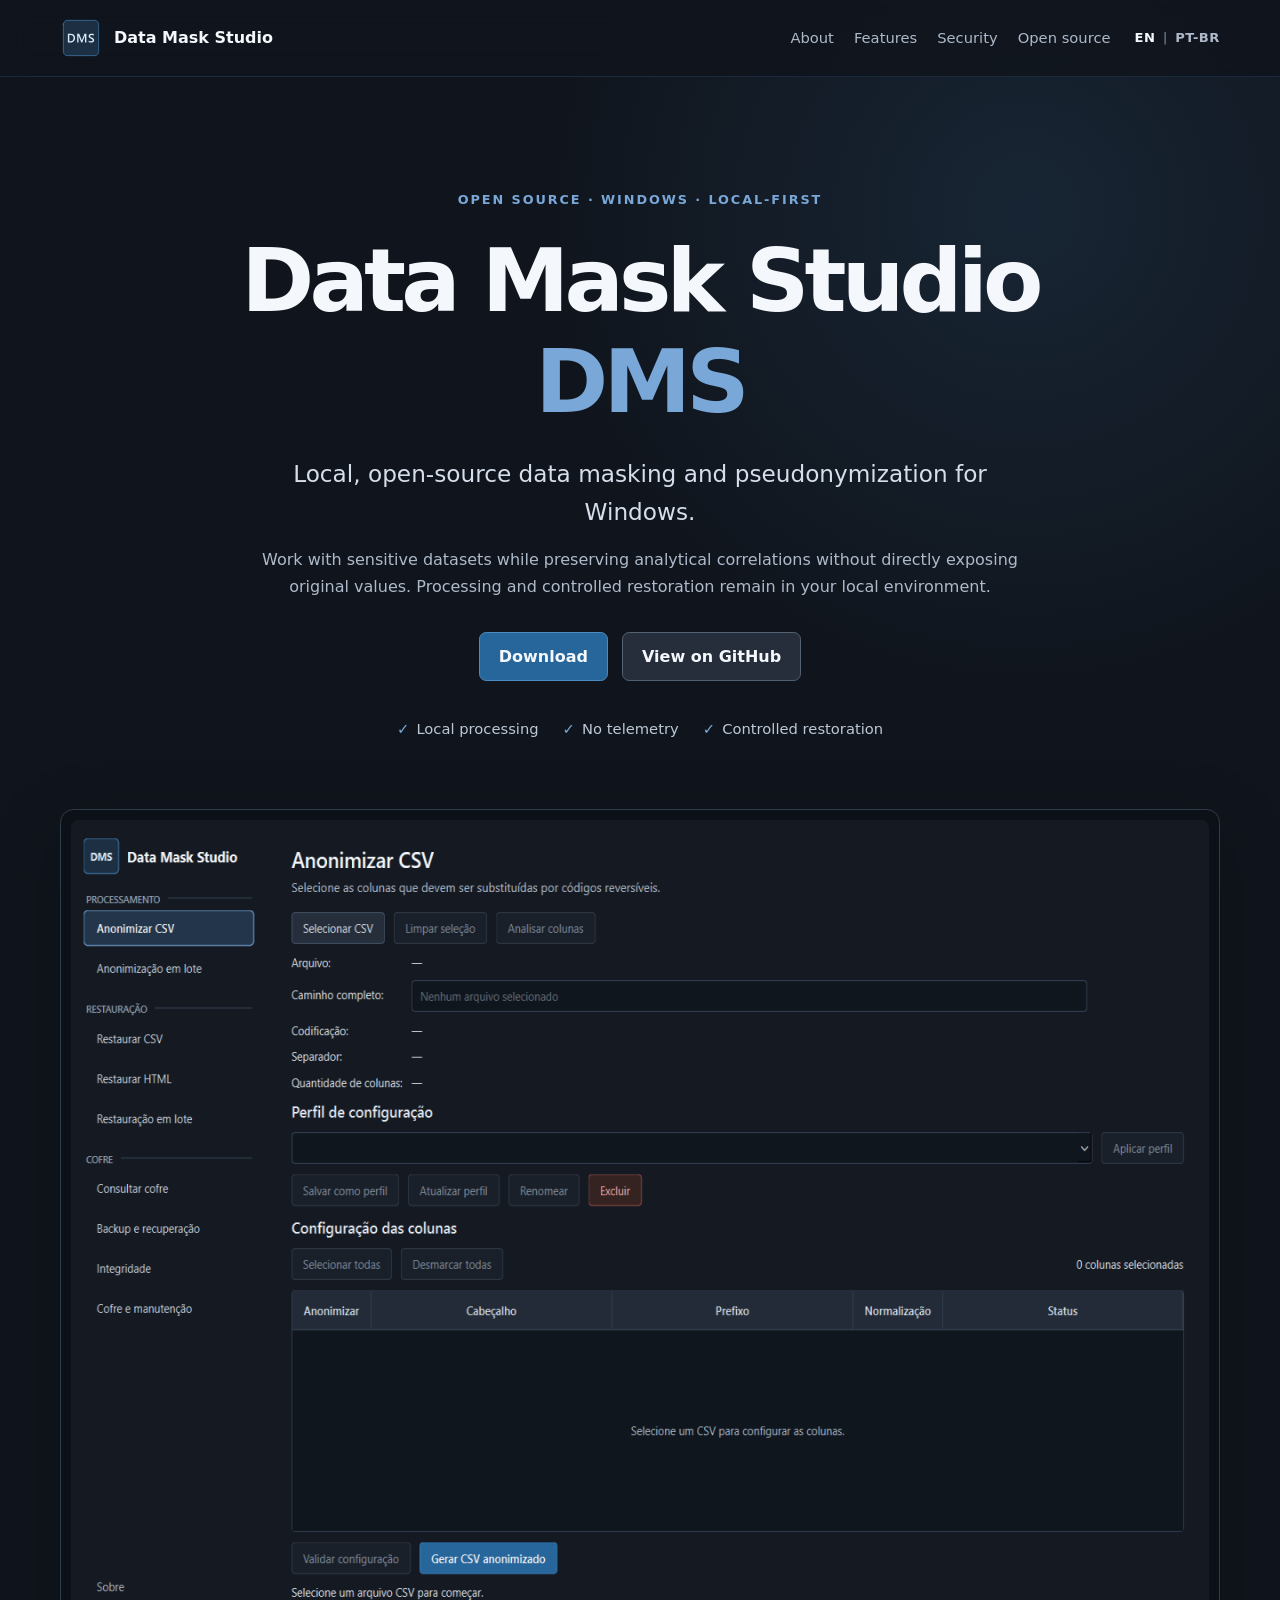
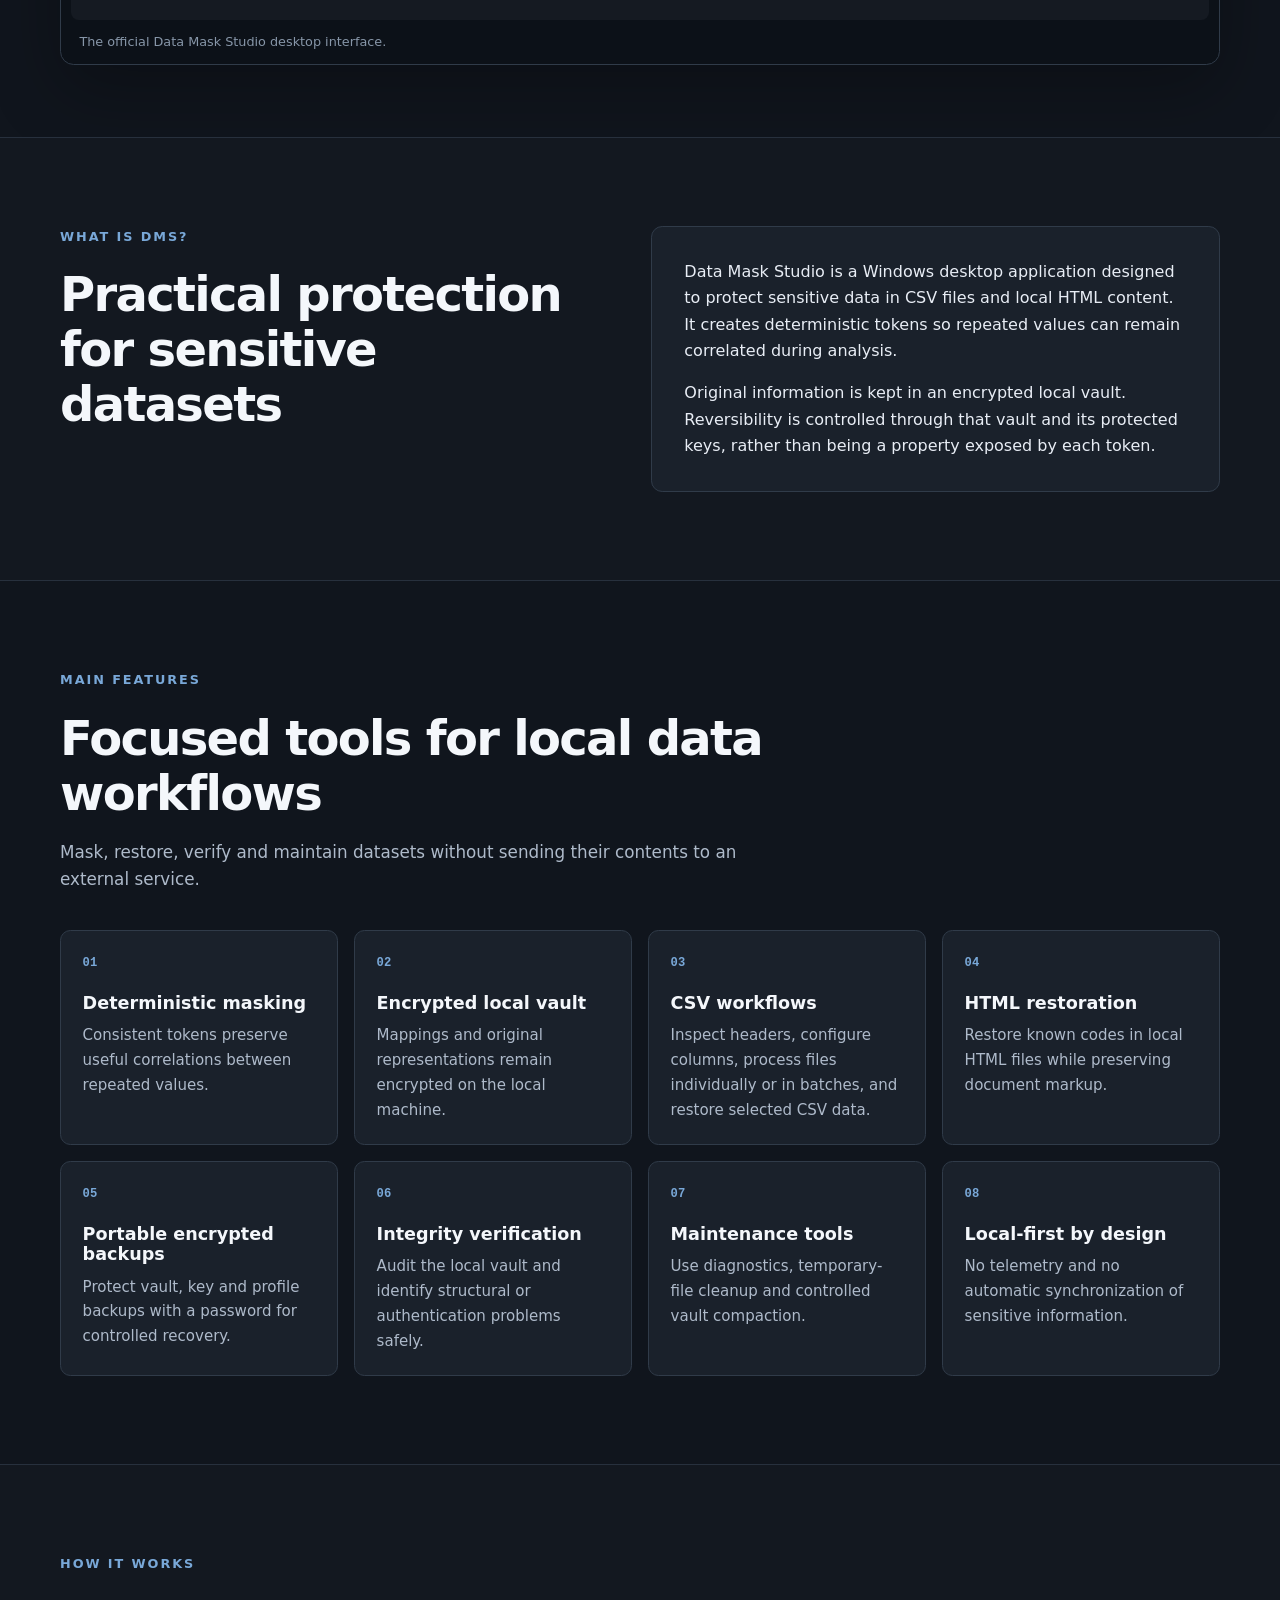
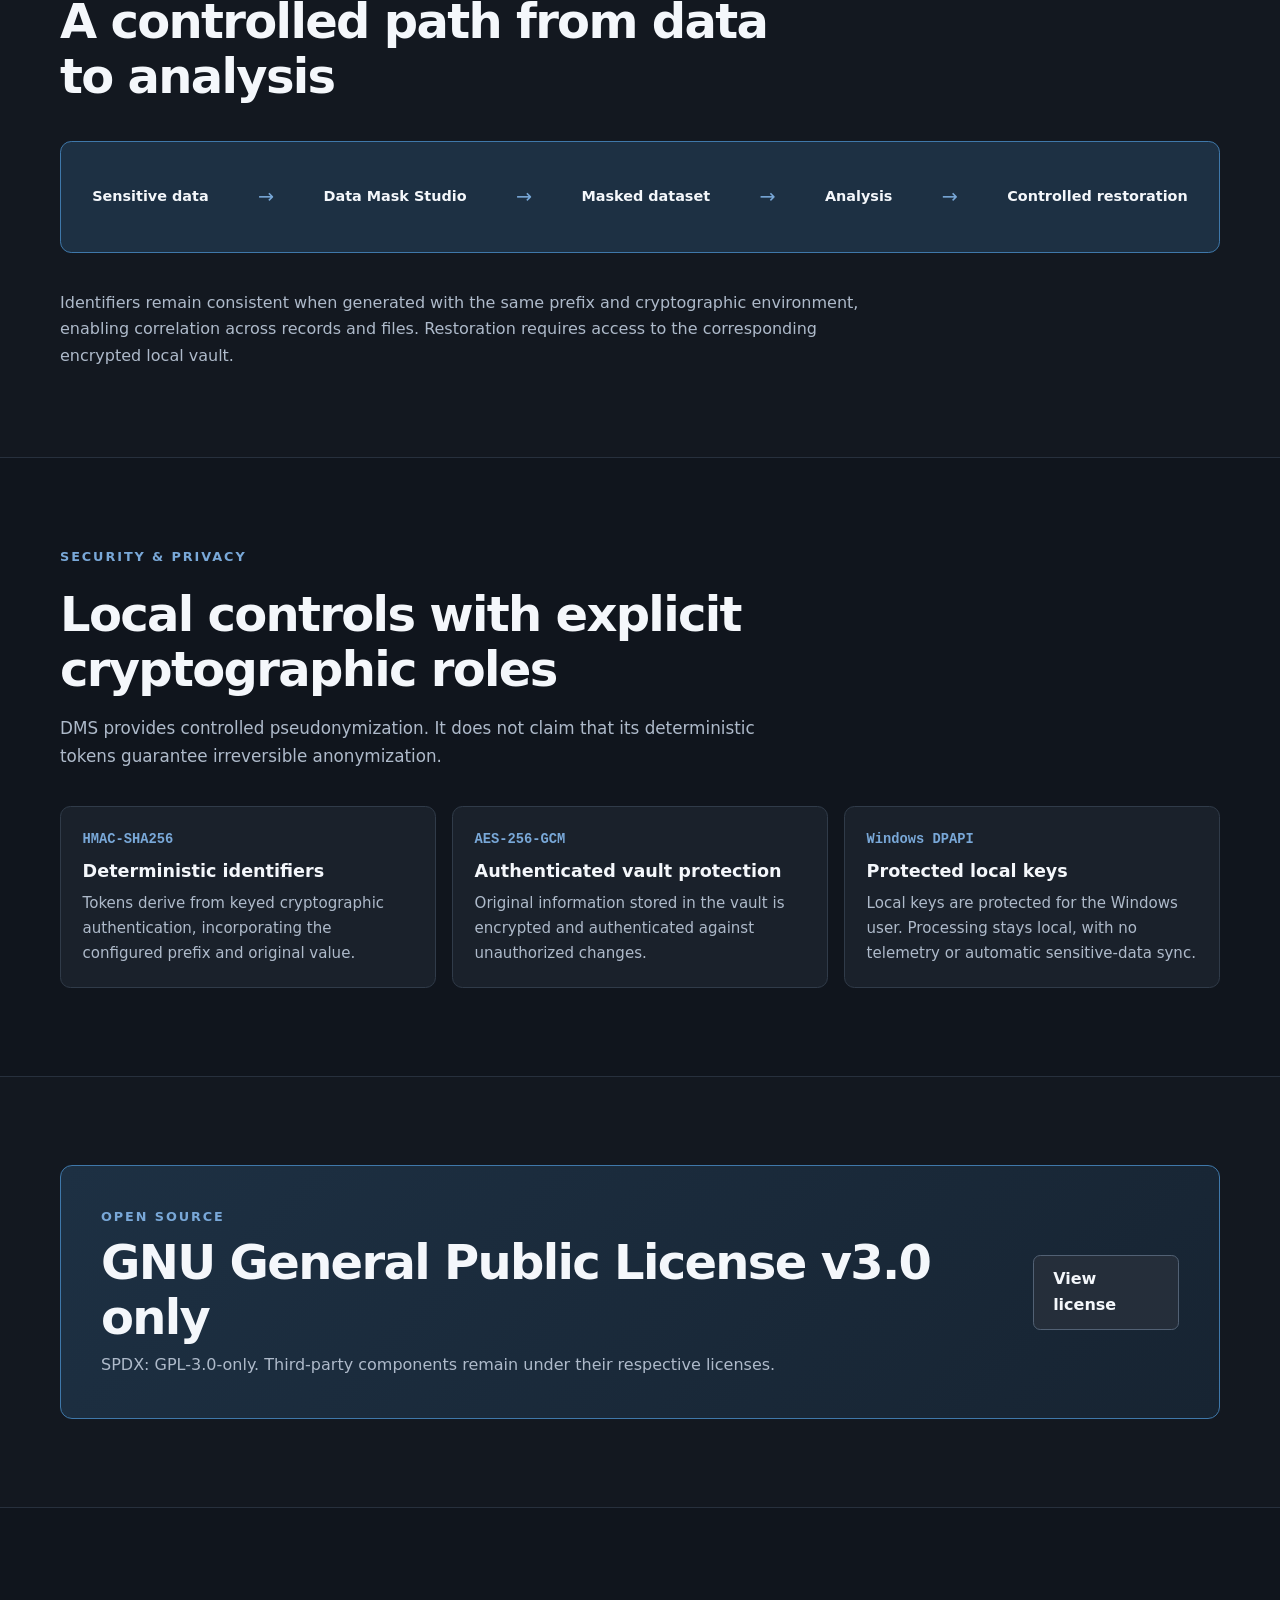
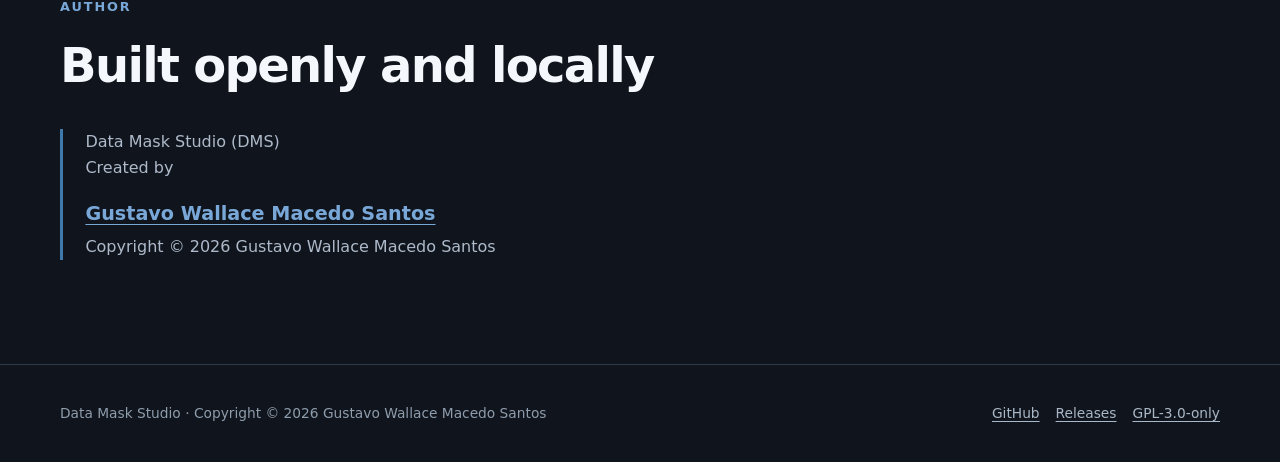
==== docs/index.html @ a57880ec "site oficial do Data Mask Studio" ====
<!doctype html>
<html lang="en">
  <head>
    <meta charset="utf-8">
    <meta name="viewport" content="width=device-width, initial-scale=1">
    <meta name="theme-color" content="#10151d">
    <title>Data Mask Studio (DMS) — Open Source Data Masking Tool</title>
    <meta name="description" content="Data Mask Studio (DMS) is an open-source Windows application for local data masking and pseudonymization of sensitive data.">
    <link rel="canonical" href="https://gustavo-wallace.github.io/data-mask-studio/">
    <link rel="alternate" hreflang="en" href="https://gustavo-wallace.github.io/data-mask-studio/">
    <link rel="alternate" hreflang="pt-BR" href="https://gustavo-wallace.github.io/data-mask-studio/pt-br/">
    <link rel="alternate" hreflang="x-default" href="https://gustavo-wallace.github.io/data-mask-studio/">
    <link rel="icon" href="assets/dms_icon.svg" type="image/svg+xml">
    <link rel="stylesheet" href="styles.css">
    <meta property="og:title" content="Data Mask Studio (DMS) — Open Source Data Masking Tool">
    <meta property="og:description" content="Local, open-source data masking and pseudonymization for sensitive data on Windows.">
    <meta property="og:type" content="website">
    <meta property="og:url" content="https://gustavo-wallace.github.io/data-mask-studio/">
    <meta property="og:image" content="https://gustavo-wallace.github.io/data-mask-studio/assets/dms_icon_1024.png">
    <meta property="og:image:alt" content="Data Mask Studio DMS monogram">
    <meta property="og:site_name" content="Data Mask Studio">
    <meta property="og:locale" content="en_US">
    <meta property="og:locale:alternate" content="pt_BR">
    <script type="application/ld+json">
      {
        "@context": "https://schema.org",
        "@type": "SoftwareApplication",
        "name": "Data Mask Studio",
        "alternateName": "DMS",
        "description": "A local Windows application for deterministic data masking and controlled pseudonymization.",
        "applicationCategory": "SecurityApplication",
        "operatingSystem": "Windows",
        "codeRepository": "https://github.com/Gustavo-Wallace/data-mask-studio",
        "downloadUrl": "https://github.com/Gustavo-Wallace/data-mask-studio/releases/latest",
        "license": "https://www.gnu.org/licenses/gpl-3.0.html",
        "author": {
          "@type": "Person",
          "name": "Gustavo Wallace Macedo Santos",
          "url": "https://github.com/Gustavo-Wallace"
        }
      }
    </script>
  </head>
  <body>
    <a class="skip-link" href="#main-content">Skip to main content</a>
    <header class="site-header">
      <div class="container header-inner">
        <a class="brand" href="./" aria-label="Data Mask Studio home">
          <img src="assets/dms_icon.svg" alt="" width="42" height="42">
          <span>Data Mask Studio</span>
        </a>
        <div class="header-actions">
          <nav class="primary-nav" aria-label="Primary navigation">
            <a href="#about">About</a>
            <a href="#features">Features</a>
            <a href="#security">Security</a>
            <a href="#open-source">Open source</a>
          </nav>
          <nav class="language-switcher" aria-label="Language selection">
            <a href="./" lang="en" hreflang="en" aria-current="page">EN</a>
            <span aria-hidden="true">|</span>
            <a href="pt-br/" lang="pt-BR" hreflang="pt-BR">PT-BR</a>
          </nav>
        </div>
      </div>
    </header>

    <main id="main-content">
      <section class="hero">
        <div class="container">
          <div class="hero-copy">
            <p class="eyebrow">Open source · Windows · Local-first</p>
            <h1>Data Mask Studio <span>DMS</span></h1>
            <p class="hero-lead">Local, open-source data masking and pseudonymization for Windows.</p>
            <p class="hero-summary">Work with sensitive datasets while preserving analytical correlations without directly exposing original values. Processing and controlled restoration remain in your local environment.</p>
            <div class="button-row">
              <a class="button button-primary" href="https://github.com/Gustavo-Wallace/data-mask-studio/releases/latest">Download</a>
              <a class="button" href="https://github.com/Gustavo-Wallace/data-mask-studio">View on GitHub</a>
            </div>
            <ul class="trust-list" aria-label="Key privacy characteristics">
              <li>Local processing</li>
              <li>No telemetry</li>
              <li>Controlled restoration</li>
            </ul>
          </div>
          <figure class="product-preview">
            <img src="assets/data-mask-studio-main.png" alt="Data Mask Studio desktop interface showing CSV masking configuration" width="1280" height="800">
            <figcaption>The official Data Mask Studio desktop interface.</figcaption>
          </figure>
        </div>
      </section>

      <section class="section section-quiet" id="about">
        <div class="container two-column">
          <div class="section-heading">
            <p class="eyebrow">What is DMS?</p>
            <h2>Practical protection for sensitive datasets</h2>
          </div>
          <div class="prose-panel">
            <p>Data Mask Studio is a Windows desktop application designed to protect sensitive data in CSV files and local HTML content. It creates deterministic tokens so repeated values can remain correlated during analysis.</p>
            <p>Original information is kept in an encrypted local vault. Reversibility is controlled through that vault and its protected keys, rather than being a property exposed by each token.</p>
          </div>
        </div>
      </section>

      <section class="section" id="features">
        <div class="container">
          <div class="section-heading">
            <p class="eyebrow">Main features</p>
            <h2>Focused tools for local data workflows</h2>
            <p class="section-intro">Mask, restore, verify and maintain datasets without sending their contents to an external service.</p>
          </div>
          <div class="feature-grid">
            <article class="feature-card">
              <span class="feature-number">01</span>
              <h3>Deterministic masking</h3>
              <p>Consistent tokens preserve useful correlations between repeated values.</p>
            </article>
            <article class="feature-card">
              <span class="feature-number">02</span>
              <h3>Encrypted local vault</h3>
              <p>Mappings and original representations remain encrypted on the local machine.</p>
            </article>
            <article class="feature-card">
              <span class="feature-number">03</span>
              <h3>CSV workflows</h3>
              <p>Inspect headers, configure columns, process files individually or in batches, and restore selected CSV data.</p>
            </article>
            <article class="feature-card">
              <span class="feature-number">04</span>
              <h3>HTML restoration</h3>
              <p>Restore known codes in local HTML files while preserving document markup.</p>
            </article>
            <article class="feature-card">
              <span class="feature-number">05</span>
              <h3>Portable encrypted backups</h3>
              <p>Protect vault, key and profile backups with a password for controlled recovery.</p>
            </article>
            <article class="feature-card">
              <span class="feature-number">06</span>
              <h3>Integrity verification</h3>
              <p>Audit the local vault and identify structural or authentication problems safely.</p>
            </article>
            <article class="feature-card">
              <span class="feature-number">07</span>
              <h3>Maintenance tools</h3>
              <p>Use diagnostics, temporary-file cleanup and controlled vault compaction.</p>
            </article>
            <article class="feature-card">
              <span class="feature-number">08</span>
              <h3>Local-first by design</h3>
              <p>No telemetry and no automatic synchronization of sensitive information.</p>
            </article>
          </div>
        </div>
      </section>

      <section class="section section-quiet" id="workflow">
        <div class="container">
          <div class="section-heading">
            <p class="eyebrow">How it works</p>
            <h2>A controlled path from data to analysis</h2>
          </div>
          <div class="workflow" aria-label="Data Mask Studio workflow">
            <div class="workflow-step">Sensitive data</div>
            <span class="workflow-arrow" aria-hidden="true">→</span>
            <div class="workflow-step">Data Mask Studio</div>
            <span class="workflow-arrow" aria-hidden="true">→</span>
            <div class="workflow-step">Masked dataset</div>
            <span class="workflow-arrow" aria-hidden="true">→</span>
            <div class="workflow-step">Analysis</div>
            <span class="workflow-arrow" aria-hidden="true">→</span>
            <div class="workflow-step">Controlled restoration</div>
          </div>
          <p class="workflow-note">Identifiers remain consistent when generated with the same prefix and cryptographic environment, enabling correlation across records and files. Restoration requires access to the corresponding encrypted local vault.</p>
        </div>
      </section>

      <section class="section" id="security">
        <div class="container">
          <div class="section-heading">
            <p class="eyebrow">Security &amp; privacy</p>
            <h2>Local controls with explicit cryptographic roles</h2>
            <p class="section-intro">DMS provides controlled pseudonymization. It does not claim that its deterministic tokens guarantee irreversible anonymization.</p>
          </div>
          <div class="security-grid">
            <article class="security-card">
              <strong>HMAC-SHA256</strong>
              <h3>Deterministic identifiers</h3>
              <p>Tokens derive from keyed cryptographic authentication, incorporating the configured prefix and original value.</p>
            </article>
            <article class="security-card">
              <strong>AES-256-GCM</strong>
              <h3>Authenticated vault protection</h3>
              <p>Original information stored in the vault is encrypted and authenticated against unauthorized changes.</p>
            </article>
            <article class="security-card">
              <strong>Windows DPAPI</strong>
              <h3>Protected local keys</h3>
              <p>Local keys are protected for the Windows user. Processing stays local, with no telemetry or automatic sensitive-data sync.</p>
            </article>
          </div>
        </div>
      </section>

      <section class="section section-quiet" id="open-source">
        <div class="container">
          <div class="license-panel">
            <div>
              <p class="eyebrow">Open source</p>
              <h2>GNU General Public License v3.0 only</h2>
              <p>SPDX: GPL-3.0-only. Third-party components remain under their respective licenses.</p>
            </div>
            <a class="button" href="https://github.com/Gustavo-Wallace/data-mask-studio/blob/main/LICENSE">View license</a>
          </div>
        </div>
      </section>

      <section class="section" id="author">
        <div class="container">
          <div class="section-heading">
            <p class="eyebrow">Author</p>
            <h2>Built openly and locally</h2>
          </div>
          <div class="author-card">
            <p>Data Mask Studio (DMS)<br>Created by</p>
            <p class="author-name"><a href="https://github.com/Gustavo-Wallace">Gustavo Wallace Macedo Santos</a></p>
            <p>Copyright © 2026 Gustavo Wallace Macedo Santos</p>
          </div>
        </div>
      </section>
    </main>

    <footer class="site-footer">
      <div class="container footer-inner">
        <span>Data Mask Studio · Copyright © 2026 Gustavo Wallace Macedo Santos</span>
        <nav class="footer-links" aria-label="Footer navigation">
          <a href="https://github.com/Gustavo-Wallace/data-mask-studio">GitHub</a>
          <a href="https://github.com/Gustavo-Wallace/data-mask-studio/releases">Releases</a>
          <a href="https://github.com/Gustavo-Wallace/data-mask-studio/blob/main/LICENSE">GPL-3.0-only</a>
        </nav>
      </div>
    </footer>
  </body>
</html>
---- docs/styles.css ----
:root {
  color-scheme: dark;
  --background: #10151d;
  --surface: #151a22;
  --surface-raised: #1a212b;
  --surface-accent: #1d3043;
  --border: #303b49;
  --border-strong: #3f78aa;
  --text: #e8edf5;
  --text-strong: #f4f7fb;
  --text-muted: #aebaca;
  --accent: #79a8d8;
  --accent-strong: #4b8bc2;
  --focus: #9ac8f3;
  --max-width: 1160px;
  --shadow: 0 24px 70px rgb(0 0 0 / 28%);
}

* {
  box-sizing: border-box;
}

html {
  scroll-behavior: smooth;
}

body {
  margin: 0;
  background:
    radial-gradient(circle at 80% 4%, rgb(63 120 170 / 16%), transparent 30rem),
    var(--background);
  color: var(--text);
  font-family: Inter, ui-sans-serif, system-ui, -apple-system, BlinkMacSystemFont,
    "Segoe UI", sans-serif;
  font-size: 1rem;
  line-height: 1.65;
}

img {
  display: block;
  max-width: 100%;
}

a {
  color: var(--accent);
  text-underline-offset: 0.2em;
}

a:hover {
  color: #b7dcff;
}

a:focus-visible,
button:focus-visible {
  border-radius: 0.25rem;
  outline: 3px solid var(--focus);
  outline-offset: 4px;
}

.skip-link {
  position: fixed;
  z-index: 20;
  top: 0.75rem;
  left: 0.75rem;
  padding: 0.65rem 1rem;
  border-radius: 0.35rem;
  background: var(--text-strong);
  color: var(--background);
  transform: translateY(-160%);
}

.skip-link:focus {
  color: var(--background);
  transform: translateY(0);
}

.container {
  width: min(calc(100% - 2.5rem), var(--max-width));
  margin-inline: auto;
}

.site-header {
  position: relative;
  z-index: 10;
  border-bottom: 1px solid rgb(63 120 170 / 22%);
  background: rgb(16 21 29 / 88%);
  backdrop-filter: blur(14px);
}

.header-inner {
  display: flex;
  min-height: 76px;
  align-items: center;
  justify-content: space-between;
  gap: 2rem;
}

.brand {
  display: inline-flex;
  align-items: center;
  gap: 0.75rem;
  color: var(--text-strong);
  font-weight: 720;
  text-decoration: none;
}

.brand img {
  width: 42px;
  height: 42px;
}

.header-actions,
.primary-nav,
.language-switcher {
  display: flex;
  align-items: center;
}

.header-actions {
  gap: 1.5rem;
}

.primary-nav {
  gap: 1.25rem;
}

.primary-nav a {
  color: var(--text-muted);
  font-size: 0.92rem;
  text-decoration: none;
}

.primary-nav a:hover {
  color: var(--text-strong);
}

.language-switcher {
  gap: 0.45rem;
  color: #637386;
  font-size: 0.82rem;
  font-weight: 720;
  letter-spacing: 0.04em;
}

.language-switcher a {
  color: var(--text-muted);
  text-decoration: none;
}

.language-switcher a[aria-current="page"] {
  color: var(--text-strong);
}

.hero {
  padding: 7rem 0 4.5rem;
  text-align: center;
}

.hero-copy {
  max-width: 900px;
  margin-inline: auto;
}

.eyebrow {
  margin: 0 0 1.25rem;
  color: var(--accent);
  font-size: 0.8rem;
  font-weight: 750;
  letter-spacing: 0.15em;
  text-transform: uppercase;
}

h1,
h2,
h3,
p {
  margin-top: 0;
}

h1,
h2,
h3 {
  color: var(--text-strong);
  line-height: 1.15;
}

h1 {
  max-width: 850px;
  margin-right: auto;
  margin-bottom: 1.4rem;
  margin-left: auto;
  font-size: clamp(2.7rem, 7vw, 5.5rem);
  letter-spacing: -0.055em;
}

h1 span {
  color: var(--accent);
}

h2 {
  margin-bottom: 1.1rem;
  font-size: clamp(2rem, 4vw, 3rem);
  letter-spacing: -0.035em;
}

h3 {
  margin-bottom: 0.65rem;
  font-size: 1.1rem;
}

.hero-lead {
  max-width: 780px;
  margin: 0 auto 1rem;
  color: #d5deea;
  font-size: clamp(1.15rem, 2.4vw, 1.45rem);
}

.hero-summary,
.section-intro,
.feature-card p,
.security-card p,
.author-card p {
  color: var(--text-muted);
}

.hero-summary {
  max-width: 760px;
  margin: 0 auto 2rem;
}

.button-row {
  display: flex;
  flex-wrap: wrap;
  justify-content: center;
  gap: 0.85rem;
}

.button {
  display: inline-flex;
  min-height: 46px;
  align-items: center;
  justify-content: center;
  padding: 0.65rem 1.2rem;
  border: 1px solid #526174;
  border-radius: 0.45rem;
  background: #252e3a;
  color: var(--text-strong);
  font-weight: 700;
  text-decoration: none;
}

.button:hover {
  border-color: var(--accent);
  background: #303b49;
  color: #fff;
}

.button-primary {
  border-color: var(--accent-strong);
  background: #27669a;
}

.button-primary:hover {
  background: #3078b2;
}

.trust-list {
  display: flex;
  flex-wrap: wrap;
  justify-content: center;
  gap: 0.65rem 1.5rem;
  margin: 2.2rem 0 0;
  padding: 0;
  color: #bdc8d5;
  font-size: 0.92rem;
  list-style: none;
}

.trust-list li::before {
  margin-right: 0.45rem;
  color: var(--accent);
  content: "✓";
  font-weight: 800;
}

.product-preview {
  margin: 4.25rem auto 0;
  padding: 0.65rem;
  border: 1px solid var(--border);
  border-radius: 0.85rem;
  background: #0c1118;
  box-shadow: var(--shadow);
}

.product-preview img {
  width: 100%;
  border-radius: 0.5rem;
}

.product-preview figcaption {
  padding: 0.65rem 0.5rem 0.1rem;
  color: #8796a8;
  font-size: 0.8rem;
  text-align: left;
}

.section {
  padding: 5.5rem 0;
}

.section-quiet {
  border-top: 1px solid rgb(48 59 73 / 70%);
  border-bottom: 1px solid rgb(48 59 73 / 70%);
  background: rgb(21 26 34 / 72%);
}

.section-heading {
  max-width: 720px;
  margin-bottom: 2.25rem;
}

.section-intro {
  margin-bottom: 0;
  font-size: 1.05rem;
}

.two-column {
  display: grid;
  grid-template-columns: 0.95fr 1.05fr;
  gap: clamp(2rem, 6vw, 5rem);
  align-items: start;
}

.two-column .section-heading {
  margin-bottom: 0;
}

.prose-panel {
  padding: clamp(1.3rem, 3vw, 2rem);
  border: 1px solid var(--border);
  border-radius: 0.7rem;
  background: var(--surface-raised);
}

.prose-panel p:last-child {
  margin-bottom: 0;
}

.feature-grid,
.security-grid {
  display: grid;
  grid-template-columns: repeat(4, 1fr);
  gap: 1rem;
}

.feature-card,
.security-card {
  min-height: 100%;
  padding: 1.35rem;
  border: 1px solid var(--border);
  border-radius: 0.65rem;
  background: var(--surface-raised);
}

.feature-card p,
.security-card p {
  margin-bottom: 0;
  font-size: 0.94rem;
}

.feature-number {
  display: block;
  margin-bottom: 1.25rem;
  color: var(--accent);
  font-family: ui-monospace, SFMono-Regular, Consolas, monospace;
  font-size: 0.76rem;
  font-weight: 750;
}

.workflow {
  display: grid;
  grid-template-columns: repeat(9, auto);
  align-items: center;
  justify-content: space-between;
  gap: 0.65rem;
  margin: 2.3rem 0;
  padding: 1.3rem;
  border: 1px solid var(--border-strong);
  border-radius: 0.7rem;
  background: var(--surface-accent);
}

.workflow-step {
  display: flex;
  min-height: 68px;
  align-items: center;
  justify-content: center;
  padding: 0.65rem;
  color: var(--text-strong);
  font-size: 0.9rem;
  font-weight: 700;
  text-align: center;
}

.workflow-arrow {
  color: var(--accent);
  font-size: 1.2rem;
}

.workflow-note {
  max-width: 810px;
  margin-bottom: 0;
  color: var(--text-muted);
}

.security-grid {
  grid-template-columns: repeat(3, 1fr);
}

.security-card strong {
  display: block;
  margin-bottom: 0.55rem;
  color: var(--accent);
  font-family: ui-monospace, SFMono-Regular, Consolas, monospace;
  font-size: 0.86rem;
}

.license-panel {
  display: flex;
  align-items: center;
  justify-content: space-between;
  gap: 2rem;
  padding: clamp(1.5rem, 4vw, 2.5rem);
  border: 1px solid var(--border-strong);
  border-radius: 0.75rem;
  background: linear-gradient(135deg, #1d3043, #172432);
}

.license-panel h2,
.license-panel p {
  margin-bottom: 0.45rem;
}

.license-panel p:last-child {
  margin-bottom: 0;
  color: var(--text-muted);
}

.author-card {
  max-width: 760px;
  padding-left: 1.4rem;
  border-left: 3px solid var(--border-strong);
}

.author-card .author-name {
  margin-bottom: 0.3rem;
  color: var(--text-strong);
  font-size: 1.2rem;
  font-weight: 720;
}

.site-footer {
  padding: 2.3rem 0;
  border-top: 1px solid var(--border);
  color: #8e9cac;
  font-size: 0.86rem;
}

.footer-inner,
.footer-links {
  display: flex;
  align-items: center;
}

.footer-inner {
  justify-content: space-between;
  gap: 1.5rem;
}

.footer-links {
  flex-wrap: wrap;
  justify-content: flex-end;
  gap: 1rem;
}

.footer-links a {
  color: #aab7c6;
}

@media (max-width: 920px) {
  .primary-nav {
    display: none;
  }

  .two-column {
    grid-template-columns: 1fr;
  }

  .feature-grid {
    grid-template-columns: repeat(2, 1fr);
  }

  .workflow {
    grid-template-columns: 1fr;
  }

  .workflow-step {
    min-height: auto;
  }

  .workflow-arrow {
    transform: rotate(90deg);
    text-align: center;
  }
}

@media (max-width: 680px) {
  .container {
    width: min(calc(100% - 1.5rem), var(--max-width));
  }

  .header-inner {
    min-height: 68px;
  }

  .brand span {
    display: none;
  }

  .header-actions {
    gap: 0.75rem;
  }

  .hero {
    padding-top: 4.5rem;
  }

  .section {
    padding: 4rem 0;
  }

  .feature-grid,
  .security-grid {
    grid-template-columns: 1fr;
  }

  .license-panel,
  .footer-inner {
    align-items: flex-start;
    flex-direction: column;
  }

  .footer-links {
    justify-content: flex-start;
  }
}

@media (prefers-reduced-motion: reduce) {
  html {
    scroll-behavior: auto;
  }
}
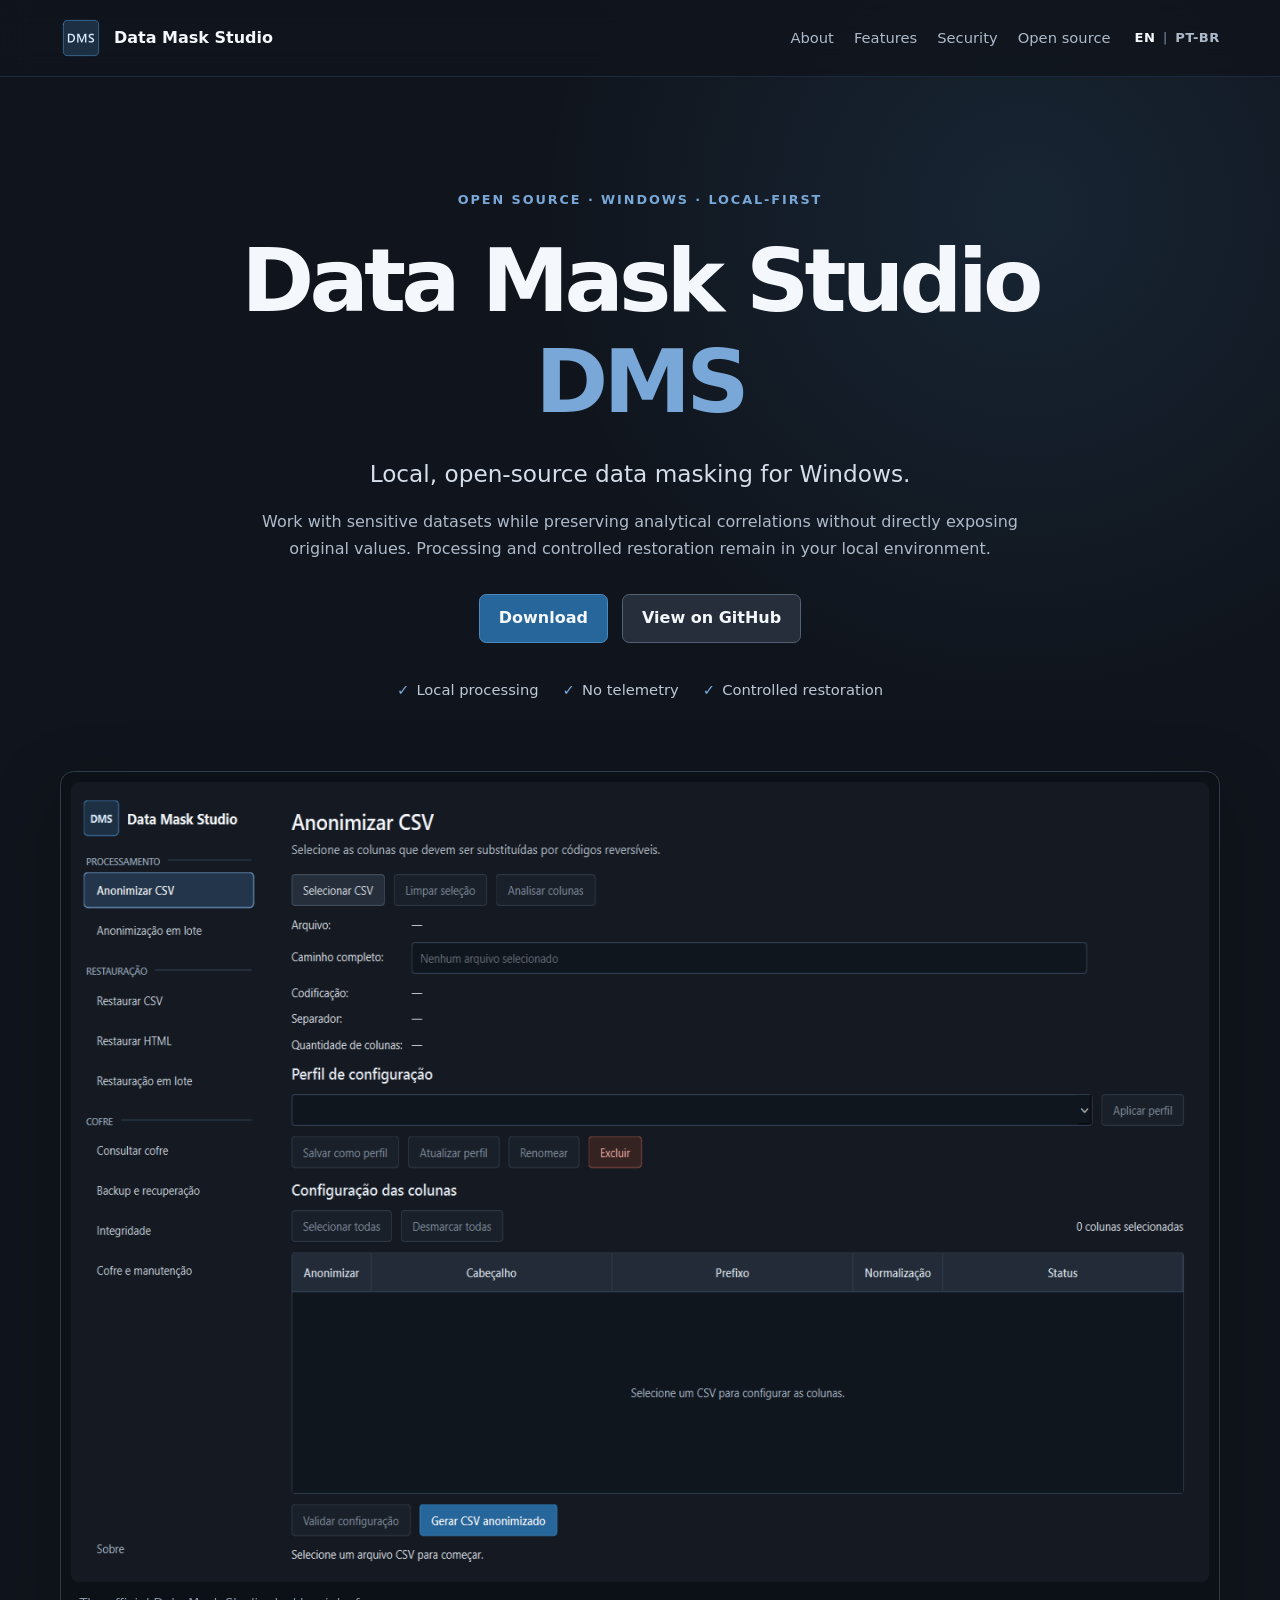
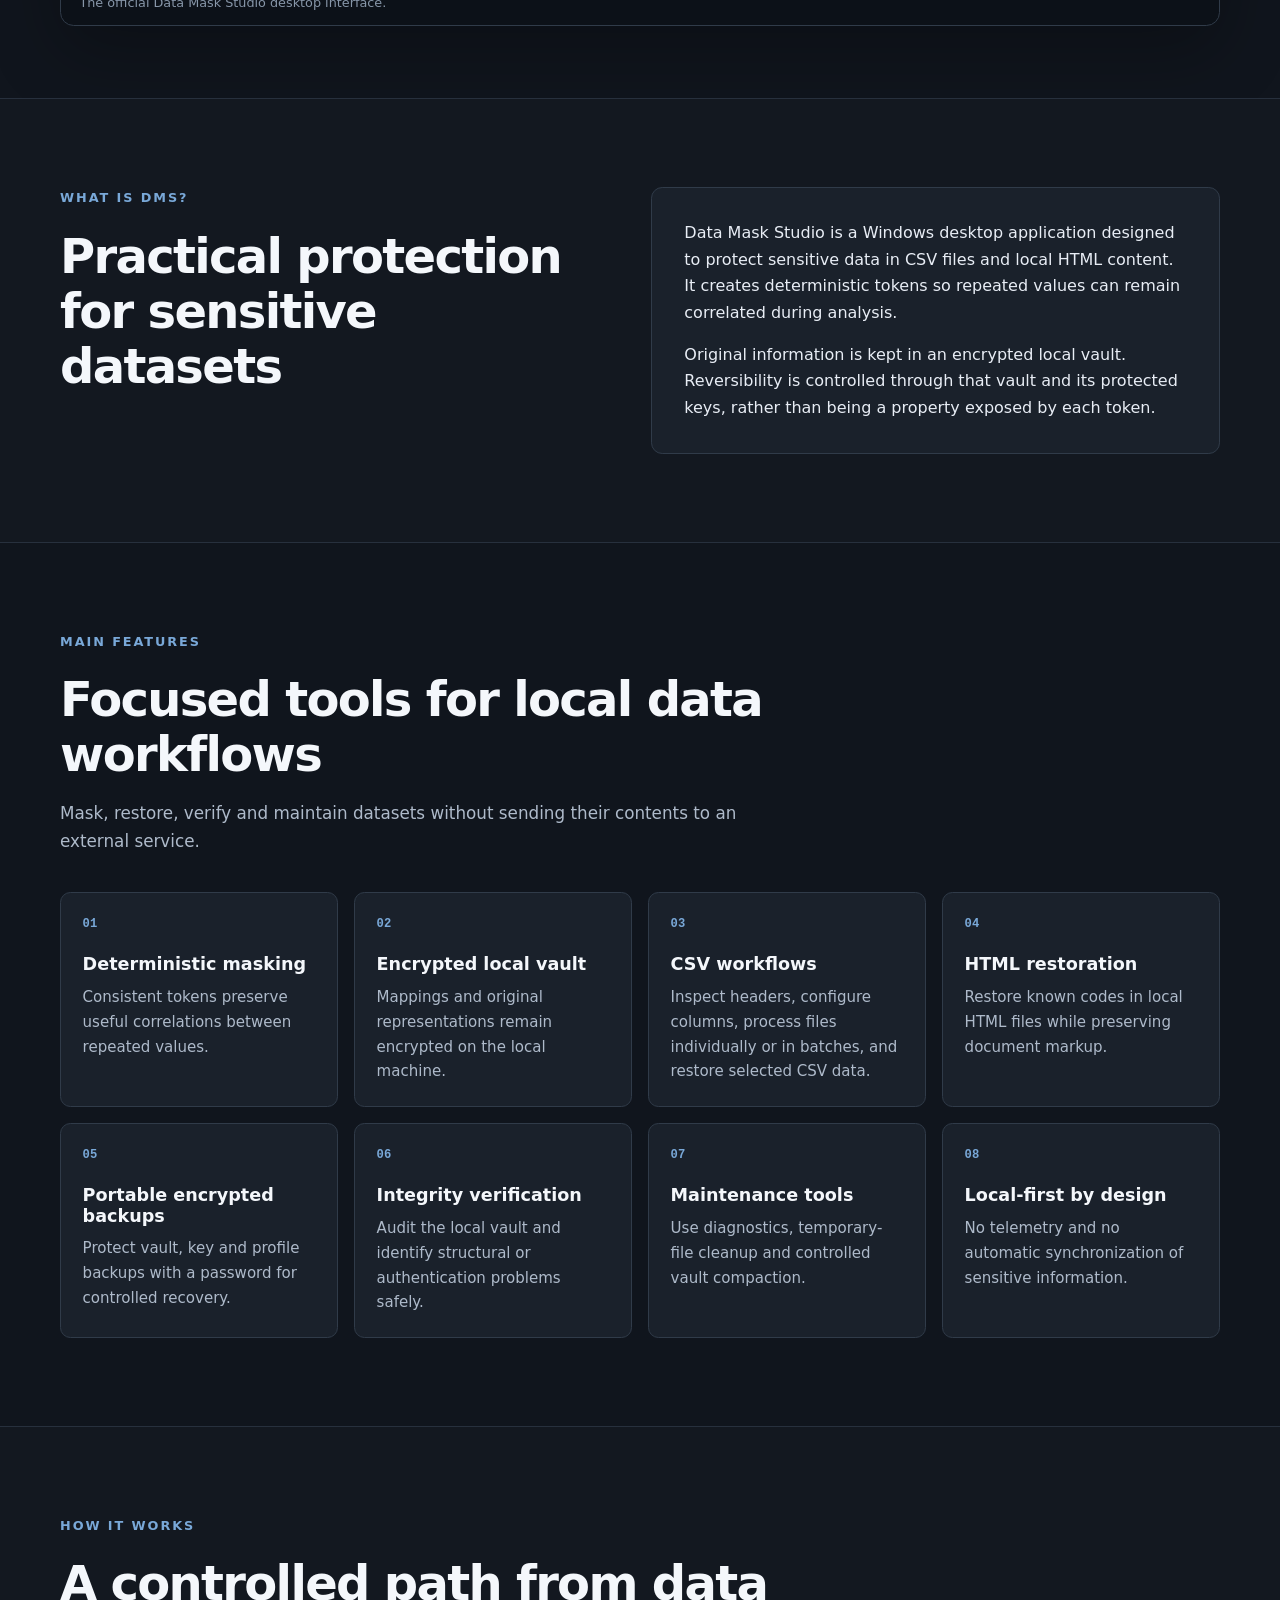
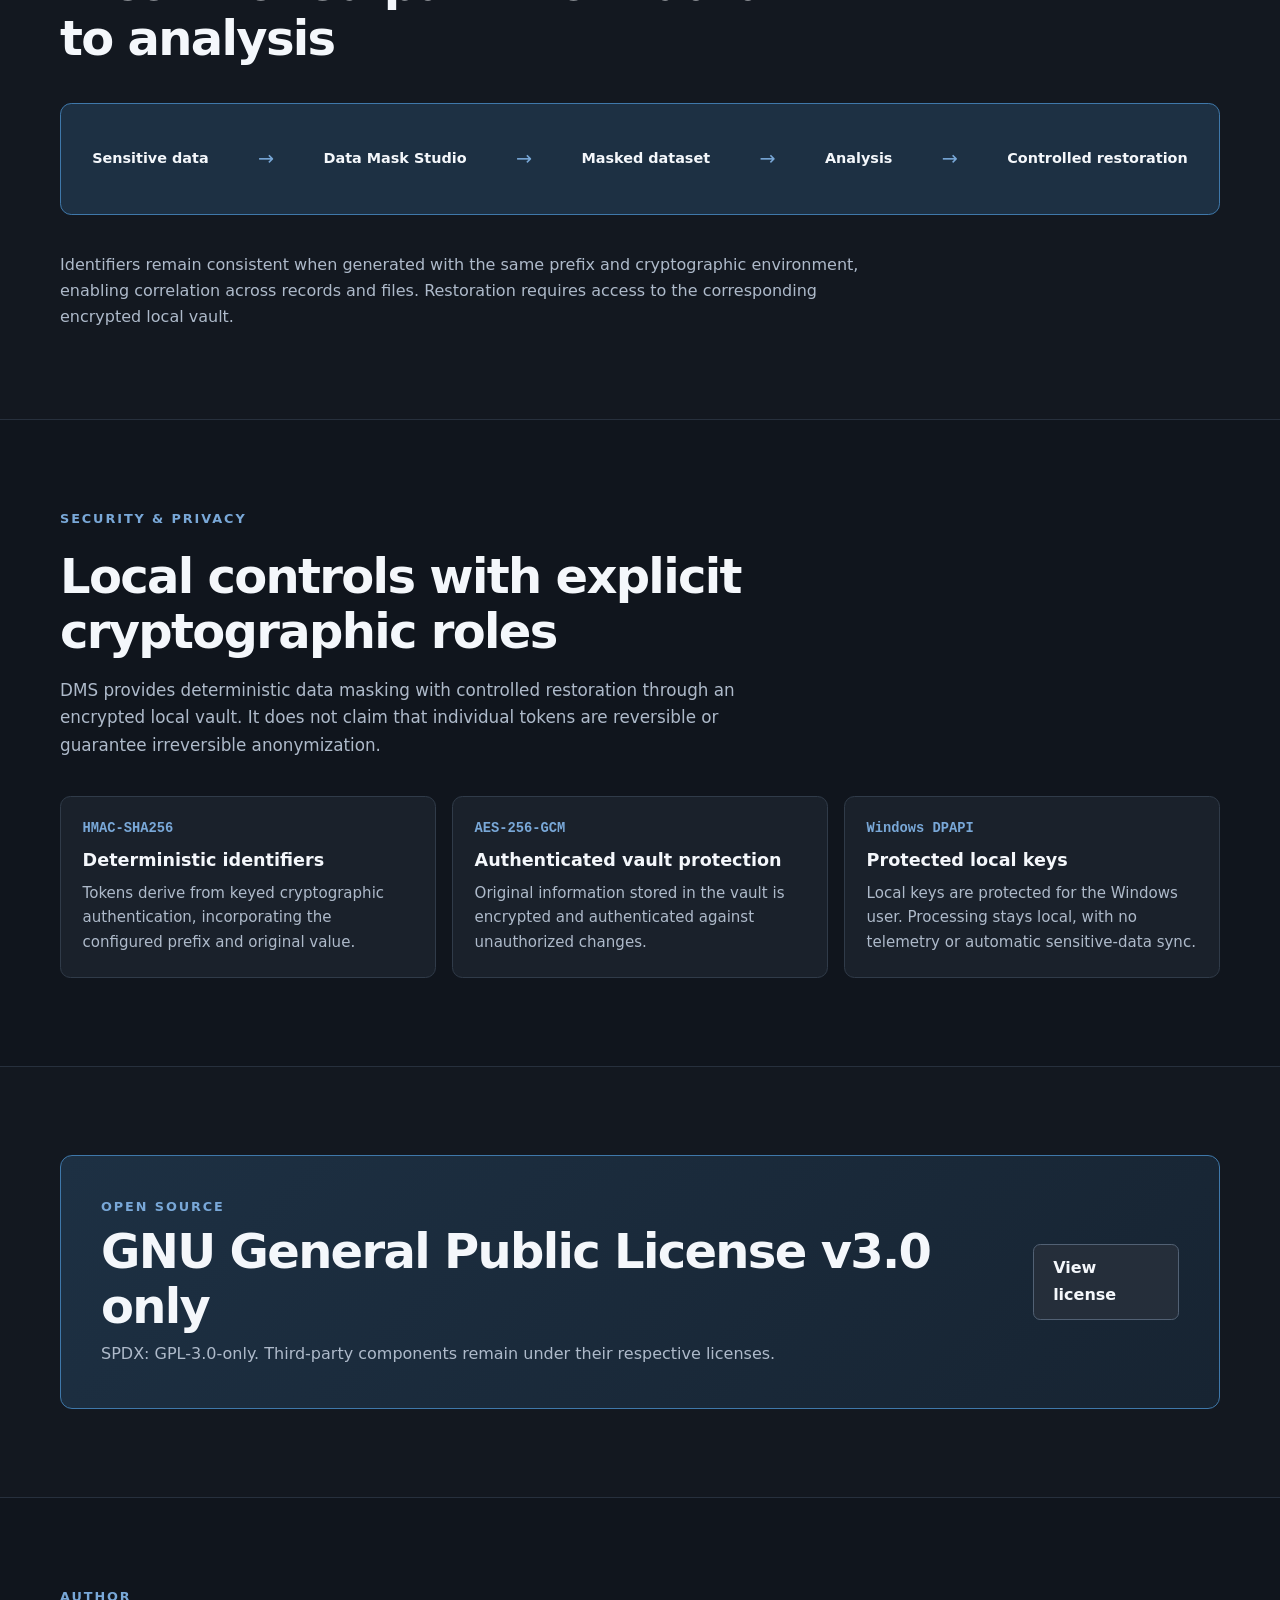
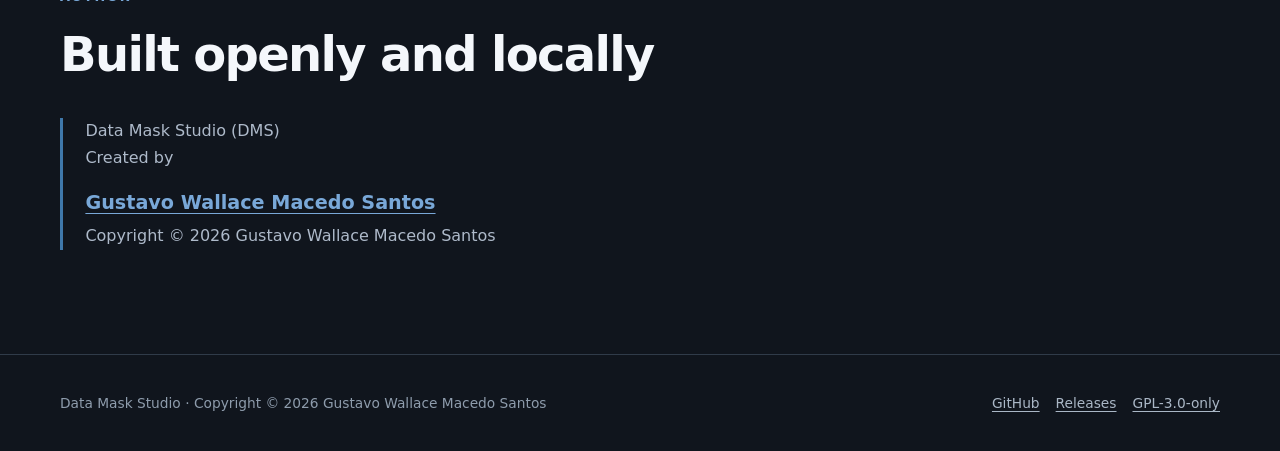
==== commit 3f0798a2: "padroniza comunicação pública em torno de data masking" ====
--- a/docs/index.html
+++ b/docs/index.html
@@ -5,7 +5,7 @@
     <meta name="viewport" content="width=device-width, initial-scale=1">
     <meta name="theme-color" content="#10151d">
     <title>Data Mask Studio (DMS) — Open Source Data Masking Tool</title>
-    <meta name="description" content="Data Mask Studio (DMS) is an open-source Windows application for local data masking and pseudonymization of sensitive data.">
+    <meta name="description" content="Data Mask Studio (DMS) is an open-source Windows application for local data masking and sensitive data protection.">
     <link rel="canonical" href="https://gustavo-wallace.github.io/data-mask-studio/">
     <link rel="alternate" hreflang="en" href="https://gustavo-wallace.github.io/data-mask-studio/">
     <link rel="alternate" hreflang="pt-BR" href="https://gustavo-wallace.github.io/data-mask-studio/pt-br/">
@@ -13,7 +13,7 @@
     <link rel="icon" href="assets/dms_icon.svg" type="image/svg+xml">
     <link rel="stylesheet" href="styles.css">
     <meta property="og:title" content="Data Mask Studio (DMS) — Open Source Data Masking Tool">
-    <meta property="og:description" content="Local, open-source data masking and pseudonymization for sensitive data on Windows.">
+    <meta property="og:description" content="Local, open-source data masking for sensitive data on Windows.">
     <meta property="og:type" content="website">
     <meta property="og:url" content="https://gustavo-wallace.github.io/data-mask-studio/">
     <meta property="og:image" content="https://gustavo-wallace.github.io/data-mask-studio/assets/dms_icon_1024.png">
@@ -27,7 +27,7 @@
         "@type": "SoftwareApplication",
         "name": "Data Mask Studio",
         "alternateName": "DMS",
-        "description": "A local Windows application for deterministic data masking and controlled pseudonymization.",
+        "description": "A local Windows application for deterministic data masking with controlled restoration through an encrypted local vault.",
         "applicationCategory": "SecurityApplication",
         "operatingSystem": "Windows",
         "codeRepository": "https://github.com/Gustavo-Wallace/data-mask-studio",
@@ -71,7 +71,7 @@
           <div class="hero-copy">
             <p class="eyebrow">Open source · Windows · Local-first</p>
             <h1>Data Mask Studio <span>DMS</span></h1>
-            <p class="hero-lead">Local, open-source data masking and pseudonymization for Windows.</p>
+            <p class="hero-lead">Local, open-source data masking for Windows.</p>
             <p class="hero-summary">Work with sensitive datasets while preserving analytical correlations without directly exposing original values. Processing and controlled restoration remain in your local environment.</p>
             <div class="button-row">
               <a class="button button-primary" href="https://github.com/Gustavo-Wallace/data-mask-studio/releases/latest">Download</a>
@@ -181,7 +181,7 @@
           <div class="section-heading">
             <p class="eyebrow">Security &amp; privacy</p>
             <h2>Local controls with explicit cryptographic roles</h2>
-            <p class="section-intro">DMS provides controlled pseudonymization. It does not claim that its deterministic tokens guarantee irreversible anonymization.</p>
+            <p class="section-intro">DMS provides deterministic data masking with controlled restoration through an encrypted local vault. It does not claim that individual tokens are reversible or guarantee irreversible anonymization.</p>
           </div>
           <div class="security-grid">
             <article class="security-card">
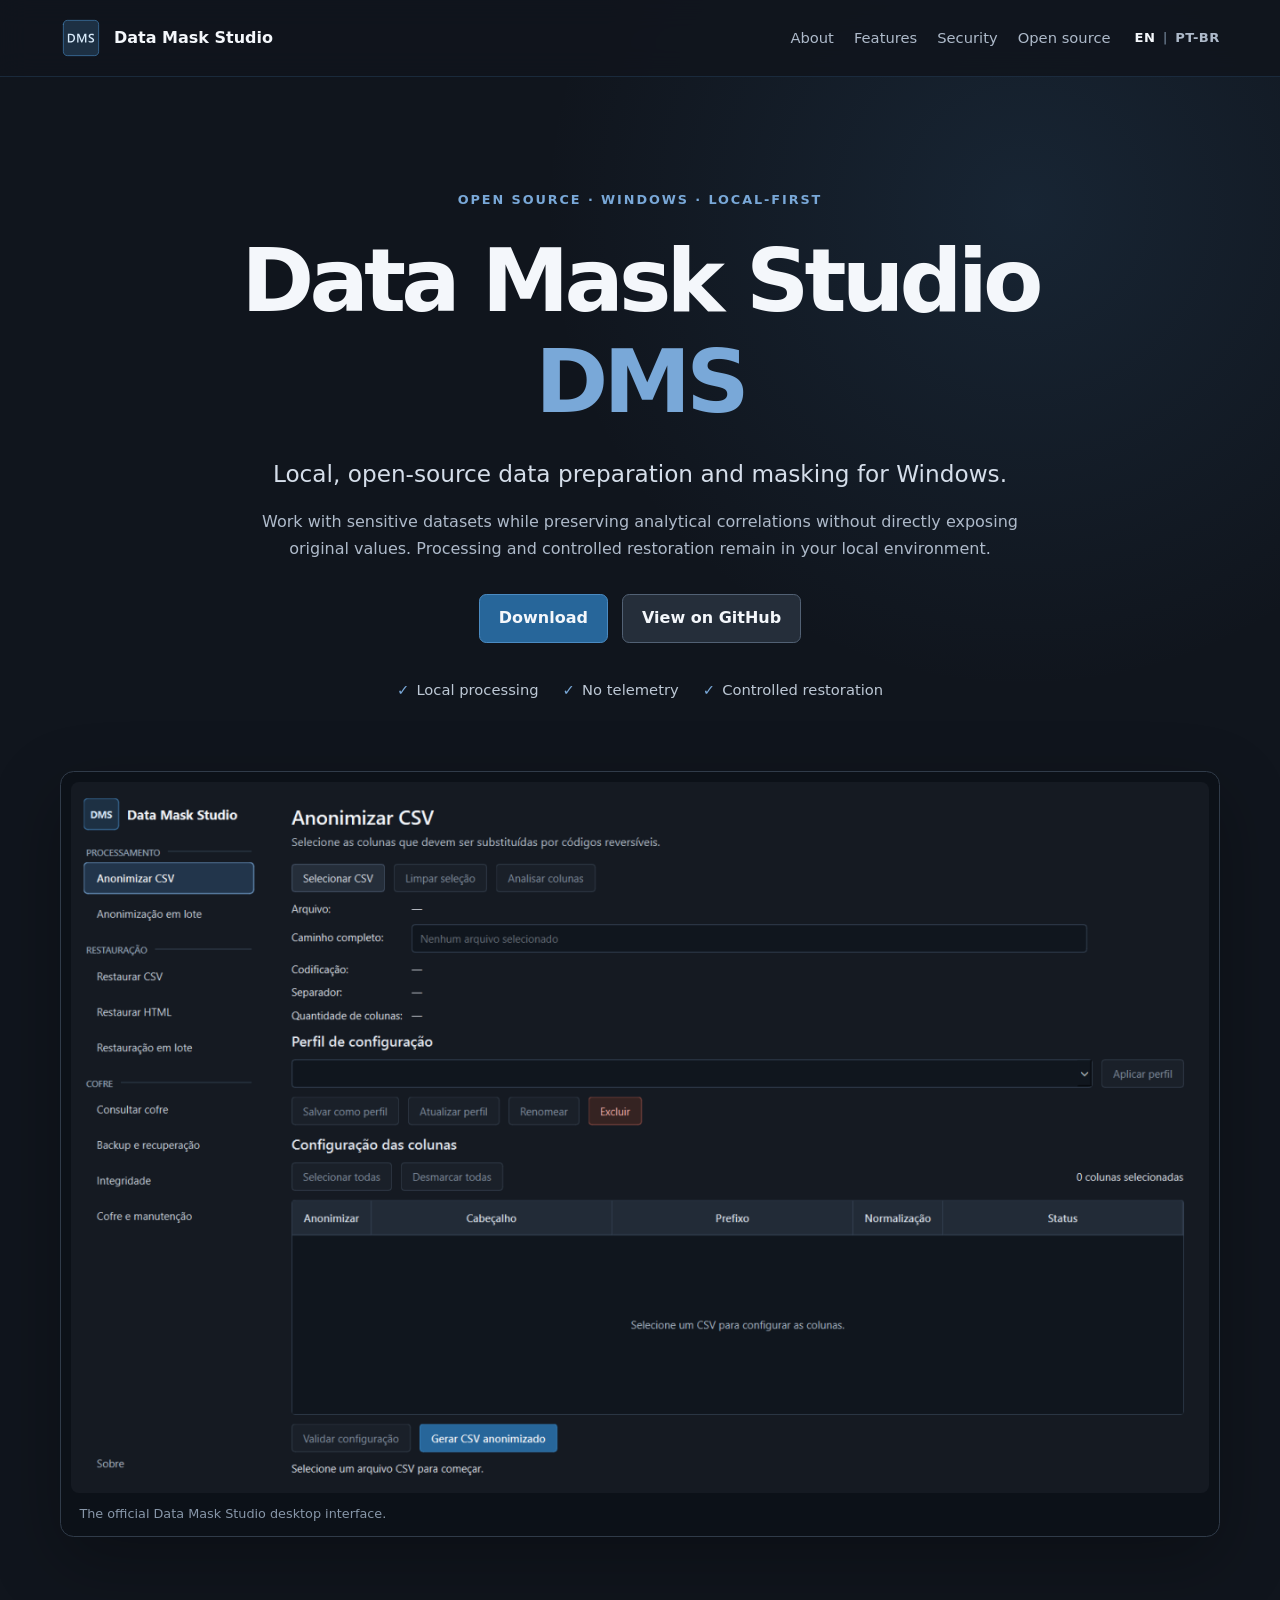
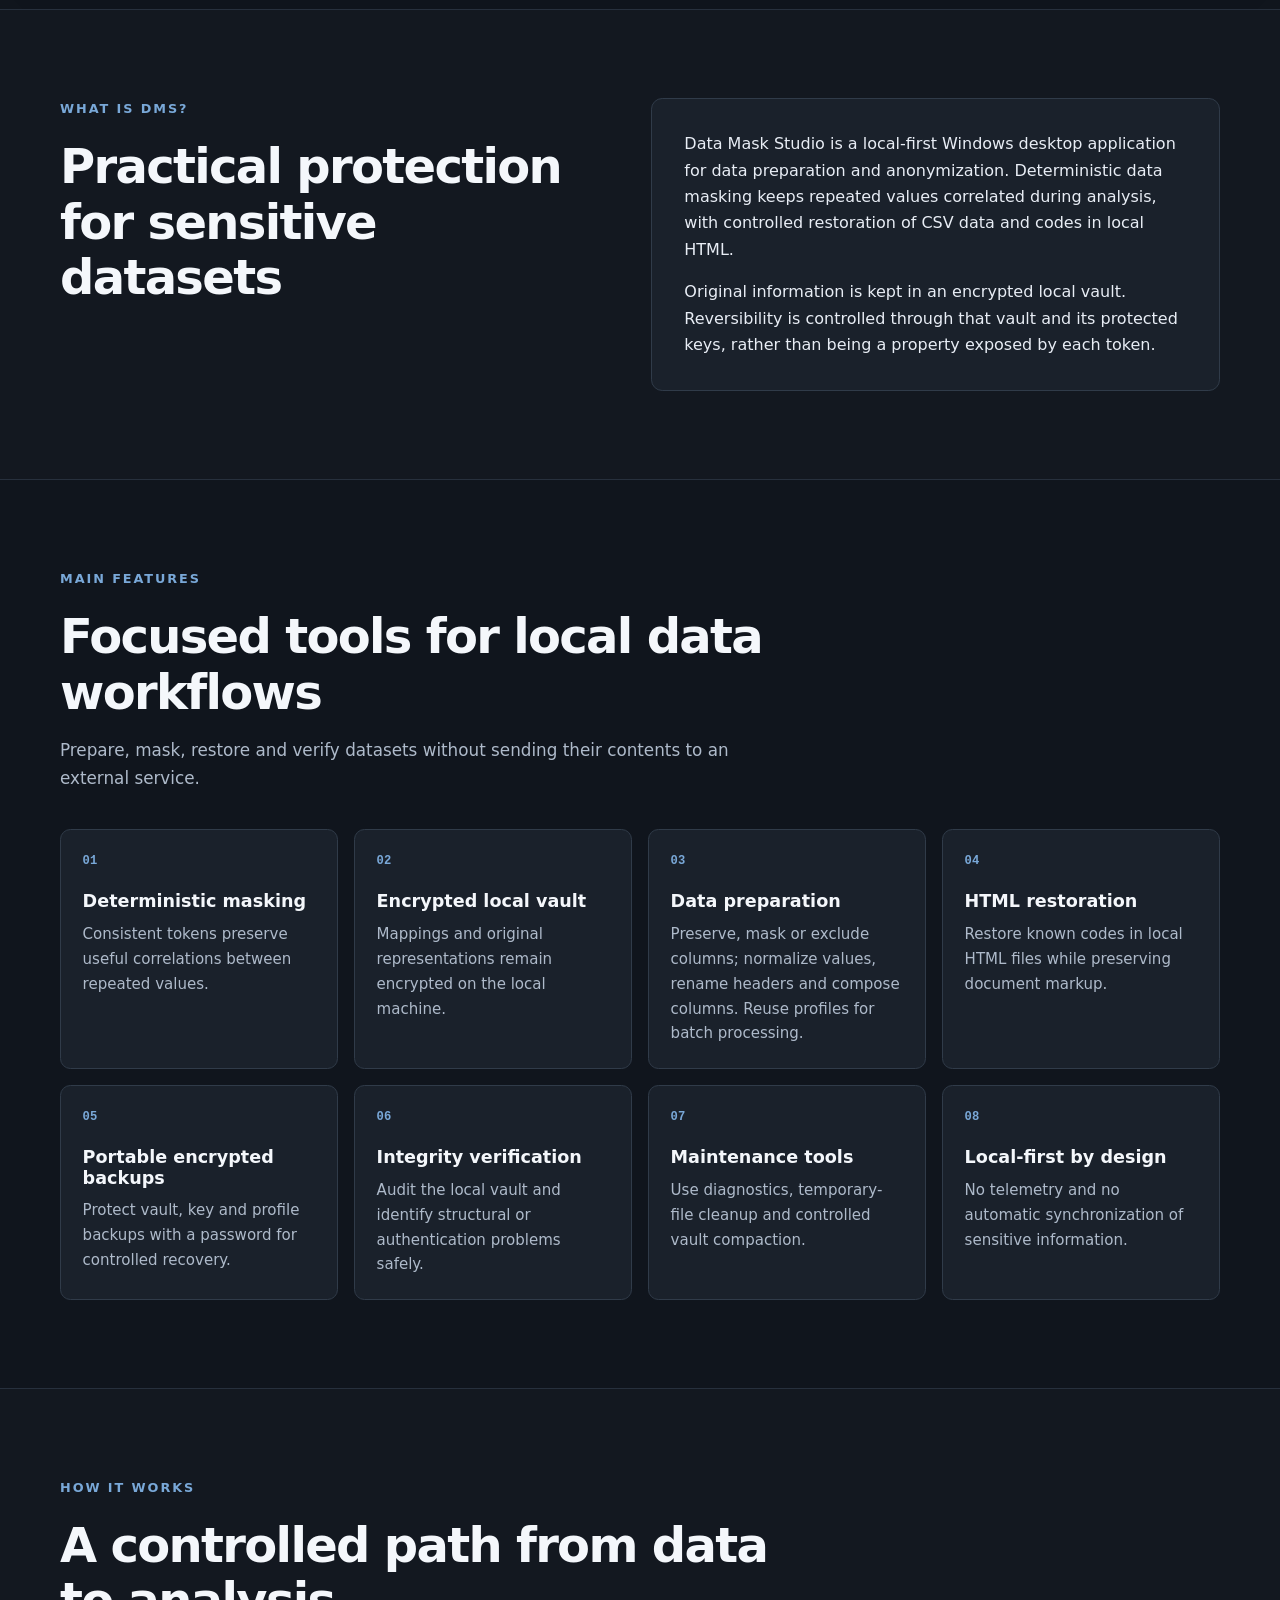
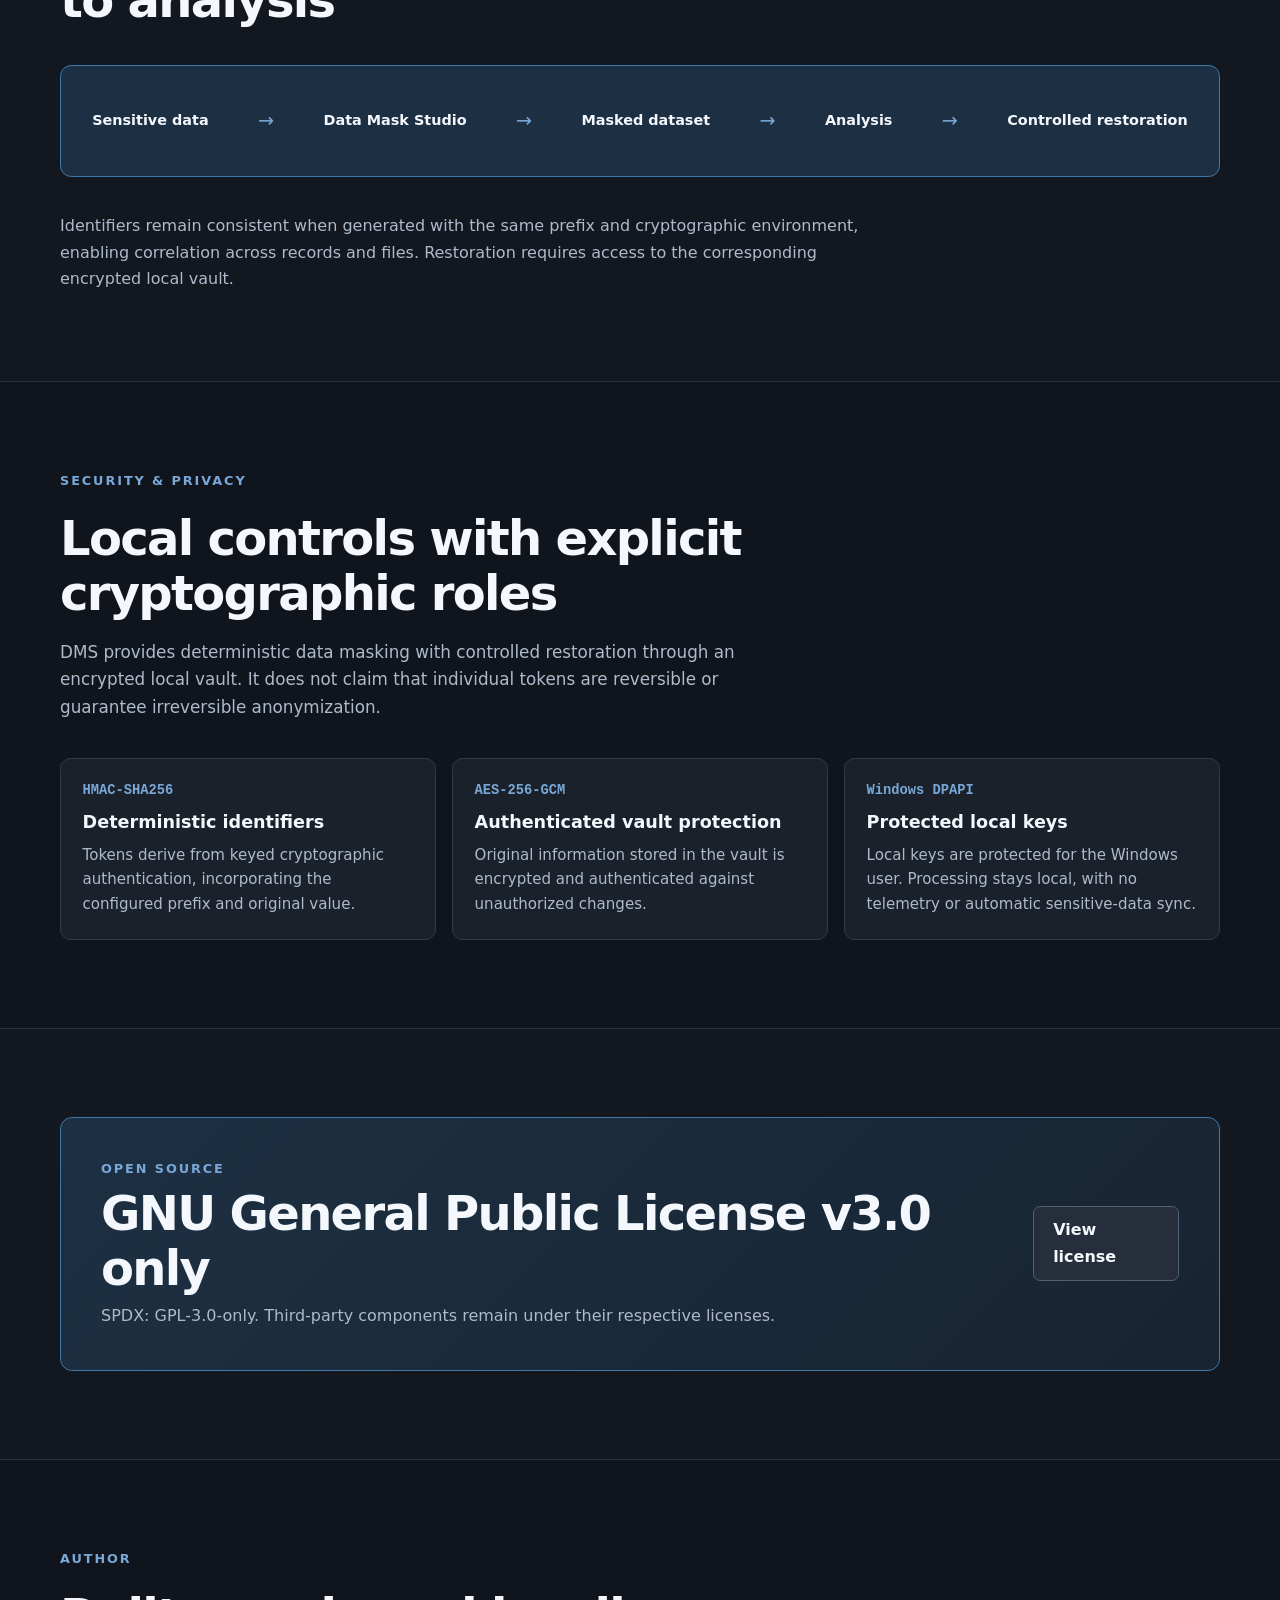
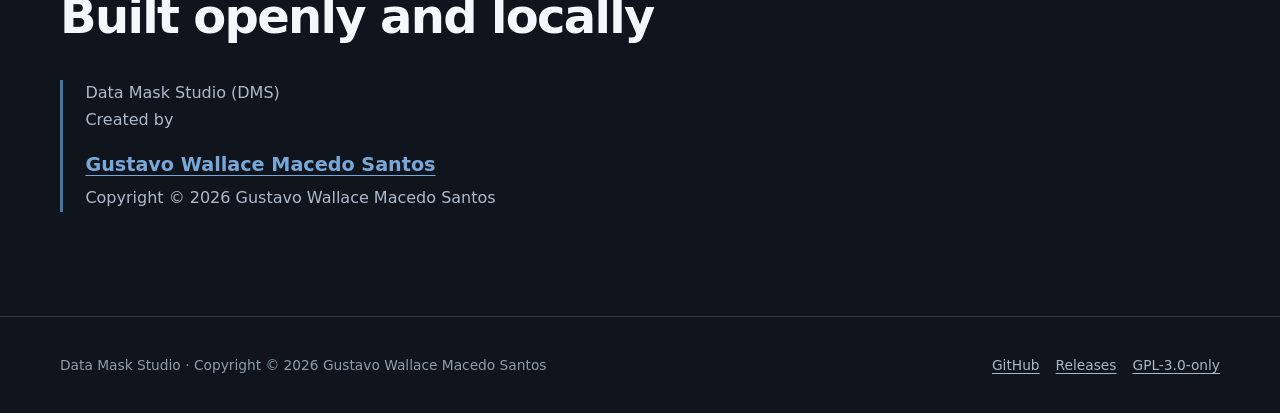
==== commit 372c8600: "reposition Data Mask Studio for data preparation" ====
--- a/docs/index.html
+++ b/docs/index.html
@@ -4,8 +4,9 @@
     <meta charset="utf-8">
     <meta name="viewport" content="width=device-width, initial-scale=1">
     <meta name="theme-color" content="#10151d">
+    <meta name="google-site-verification" content="2V_Hk5J_PDTpbsVzJw7ZUUb8-mQ_qrsIOJb8AKWhJMg" />
     <title>Data Mask Studio (DMS) — Open Source Data Masking Tool</title>
-    <meta name="description" content="Data Mask Studio (DMS) is an open-source Windows application for local data masking and sensitive data protection.">
+    <meta name="description" content="Data Mask Studio (DMS): local-first data preparation, anonymization and deterministic data masking for sensitive data on Windows.">
     <link rel="canonical" href="https://gustavo-wallace.github.io/data-mask-studio/">
     <link rel="alternate" hreflang="en" href="https://gustavo-wallace.github.io/data-mask-studio/">
     <link rel="alternate" hreflang="pt-BR" href="https://gustavo-wallace.github.io/data-mask-studio/pt-br/">
@@ -13,7 +14,7 @@
     <link rel="icon" href="assets/dms_icon.svg" type="image/svg+xml">
     <link rel="stylesheet" href="styles.css">
     <meta property="og:title" content="Data Mask Studio (DMS) — Open Source Data Masking Tool">
-    <meta property="og:description" content="Local, open-source data masking for sensitive data on Windows.">
+    <meta property="og:description" content="Local-first data preparation and data masking for sensitive data on Windows.">
     <meta property="og:type" content="website">
     <meta property="og:url" content="https://gustavo-wallace.github.io/data-mask-studio/">
     <meta property="og:image" content="https://gustavo-wallace.github.io/data-mask-studio/assets/dms_icon_1024.png">
@@ -27,7 +28,7 @@
         "@type": "SoftwareApplication",
         "name": "Data Mask Studio",
         "alternateName": "DMS",
-        "description": "A local Windows application for deterministic data masking with controlled restoration through an encrypted local vault.",
+        "description": "A local-first Windows desktop application for data preparation, anonymization and deterministic data masking with controlled restoration through an encrypted local vault.",
         "applicationCategory": "SecurityApplication",
         "operatingSystem": "Windows",
         "codeRepository": "https://github.com/Gustavo-Wallace/data-mask-studio",
@@ -71,7 +72,7 @@
           <div class="hero-copy">
             <p class="eyebrow">Open source · Windows · Local-first</p>
             <h1>Data Mask Studio <span>DMS</span></h1>
-            <p class="hero-lead">Local, open-source data masking for Windows.</p>
+            <p class="hero-lead">Local, open-source data preparation and masking for Windows.</p>
             <p class="hero-summary">Work with sensitive datasets while preserving analytical correlations without directly exposing original values. Processing and controlled restoration remain in your local environment.</p>
             <div class="button-row">
               <a class="button button-primary" href="https://github.com/Gustavo-Wallace/data-mask-studio/releases/latest">Download</a>
@@ -97,7 +98,7 @@
             <h2>Practical protection for sensitive datasets</h2>
           </div>
           <div class="prose-panel">
-            <p>Data Mask Studio is a Windows desktop application designed to protect sensitive data in CSV files and local HTML content. It creates deterministic tokens so repeated values can remain correlated during analysis.</p>
+            <p>Data Mask Studio is a local-first Windows desktop application for data preparation and anonymization. Deterministic data masking keeps repeated values correlated during analysis, with controlled restoration of CSV data and codes in local HTML.</p>
             <p>Original information is kept in an encrypted local vault. Reversibility is controlled through that vault and its protected keys, rather than being a property exposed by each token.</p>
           </div>
         </div>
@@ -108,7 +109,7 @@
           <div class="section-heading">
             <p class="eyebrow">Main features</p>
             <h2>Focused tools for local data workflows</h2>
-            <p class="section-intro">Mask, restore, verify and maintain datasets without sending their contents to an external service.</p>
+            <p class="section-intro">Prepare, mask, restore and verify datasets without sending their contents to an external service.</p>
           </div>
           <div class="feature-grid">
             <article class="feature-card">
@@ -123,8 +124,8 @@
             </article>
             <article class="feature-card">
               <span class="feature-number">03</span>
-              <h3>CSV workflows</h3>
-              <p>Inspect headers, configure columns, process files individually or in batches, and restore selected CSV data.</p>
+              <h3>Data preparation</h3>
+              <p>Preserve, mask or exclude columns; normalize values, rename headers and compose columns. Reuse profiles for batch processing.</p>
             </article>
             <article class="feature-card">
               <span class="feature-number">04</span>
--- a/docs/styles.css
+++ b/docs/styles.css
@@ -284,6 +284,7 @@
 }
 
 .product-preview {
+  max-width: 100%;
   margin: 4.25rem auto 0;
   padding: 0.65rem;
   border: 1px solid var(--border);
@@ -294,6 +295,7 @@
 
 .product-preview img {
   width: 100%;
+  height: auto;
   border-radius: 0.5rem;
 }
 
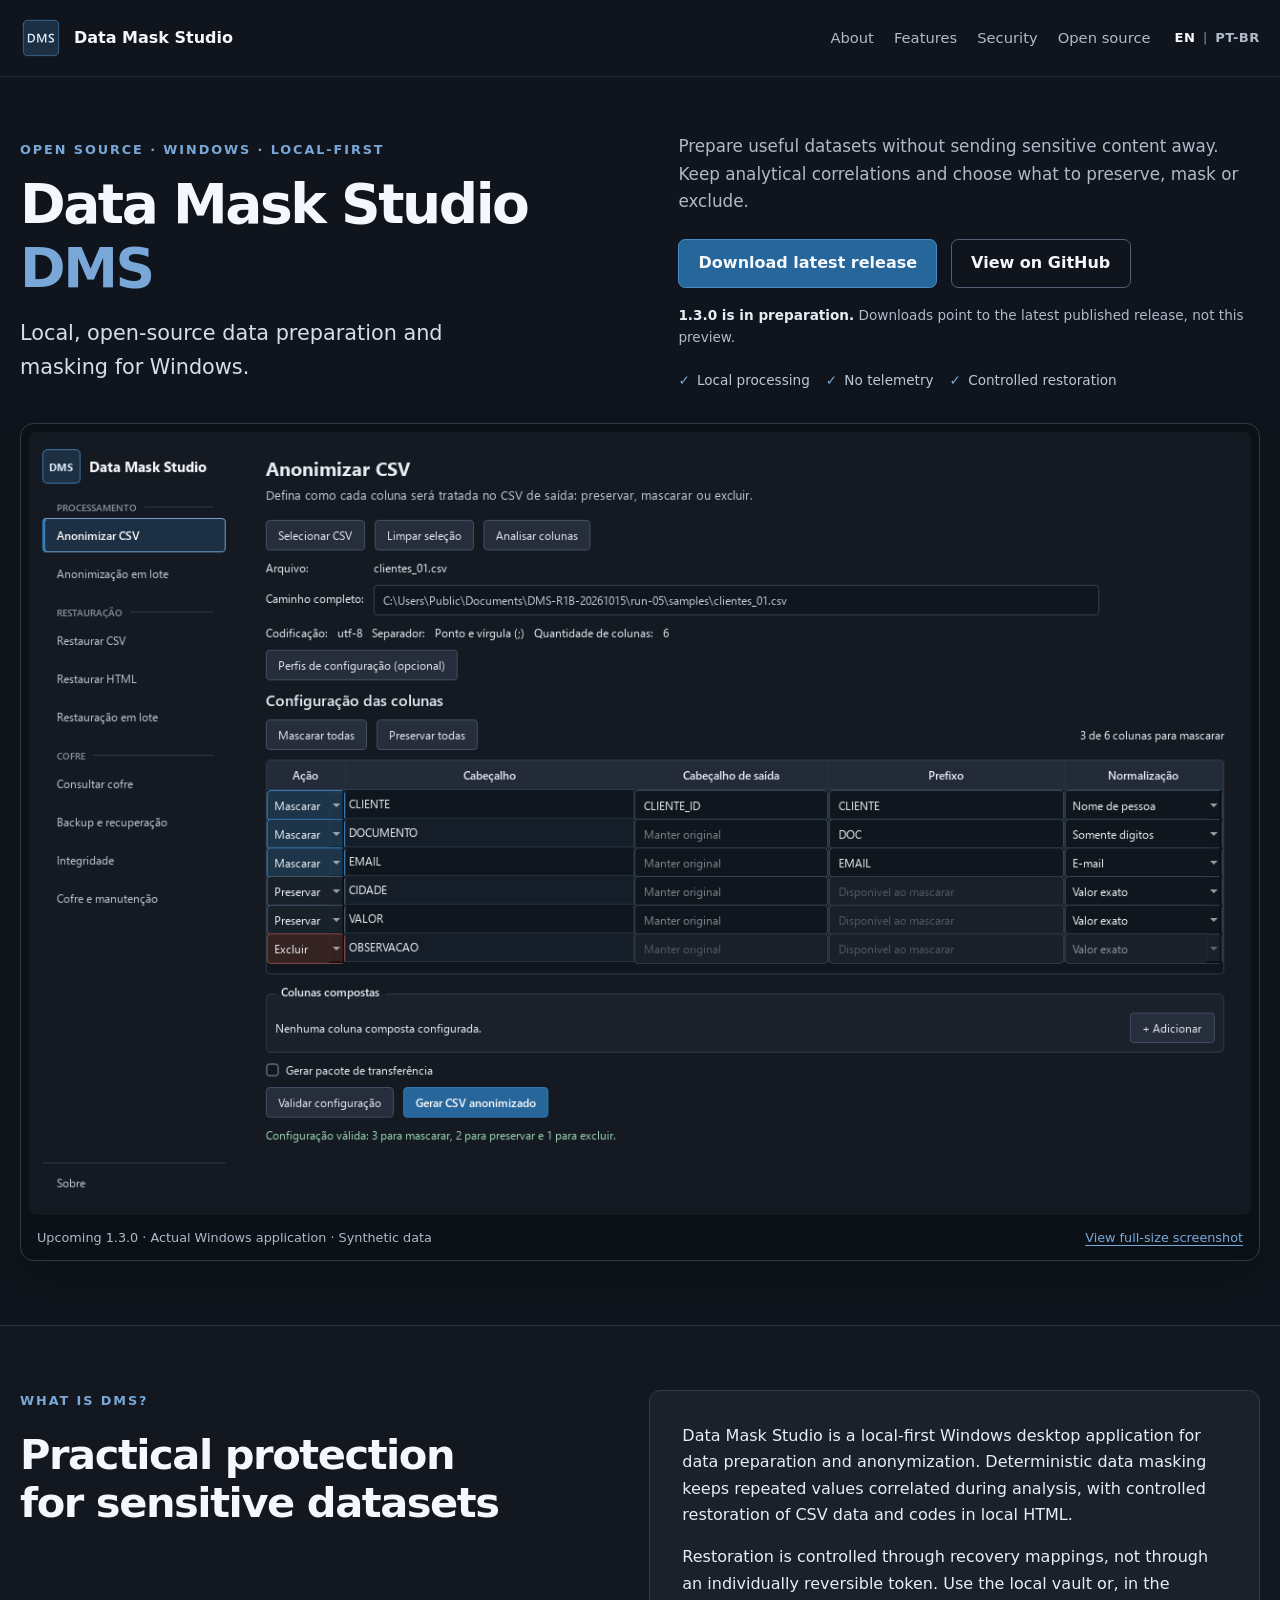
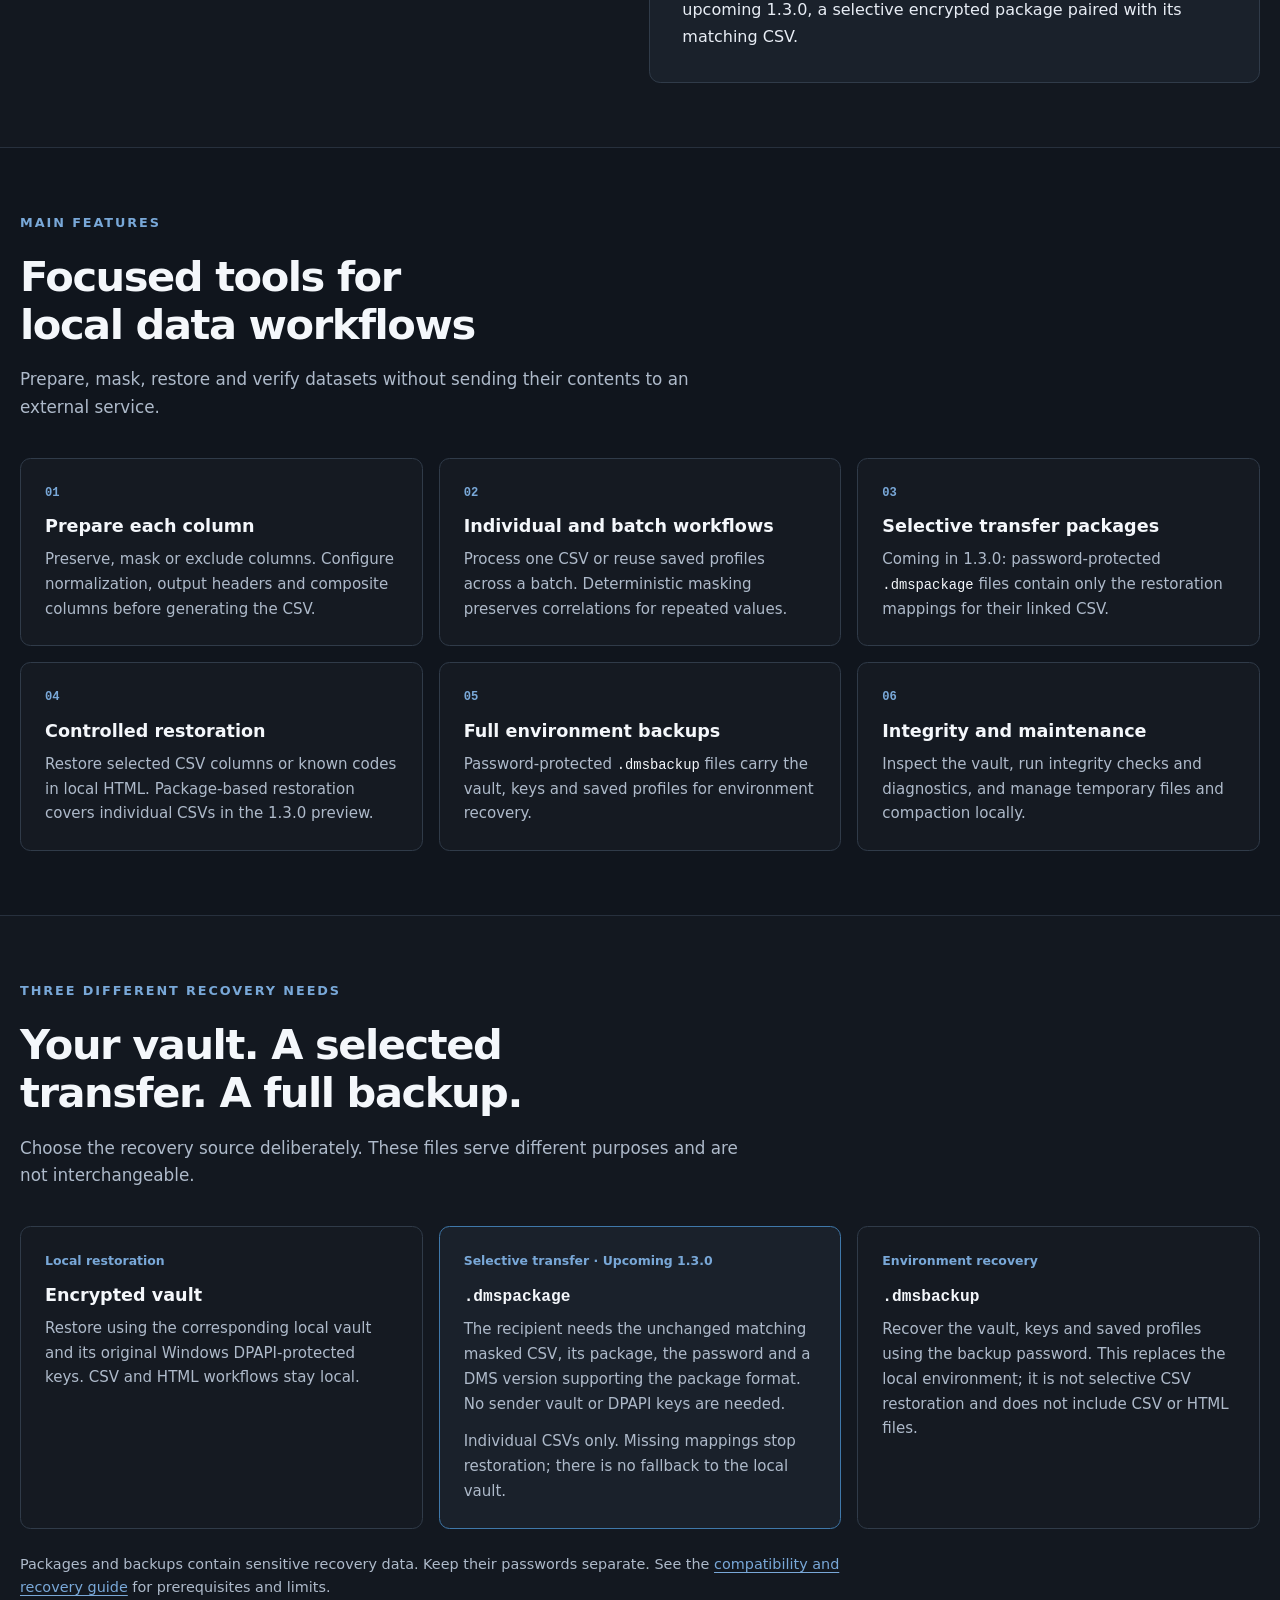
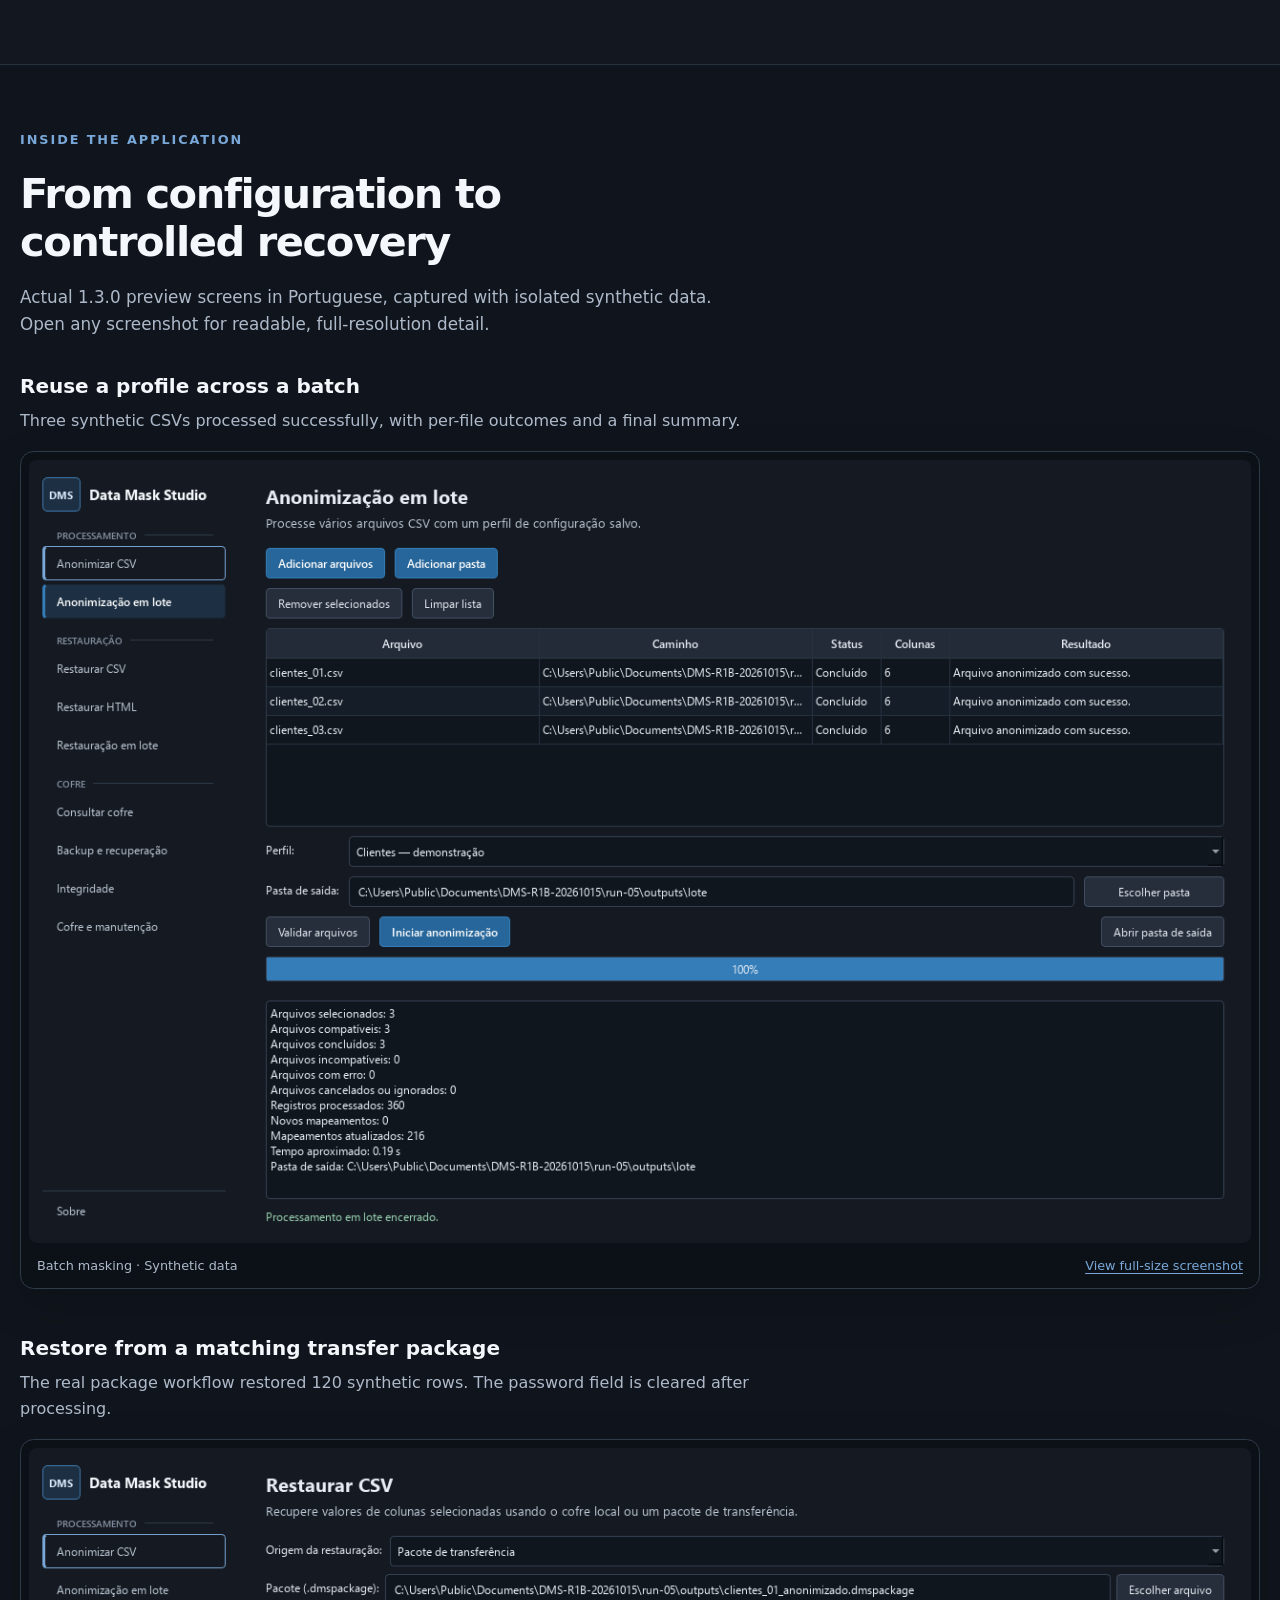
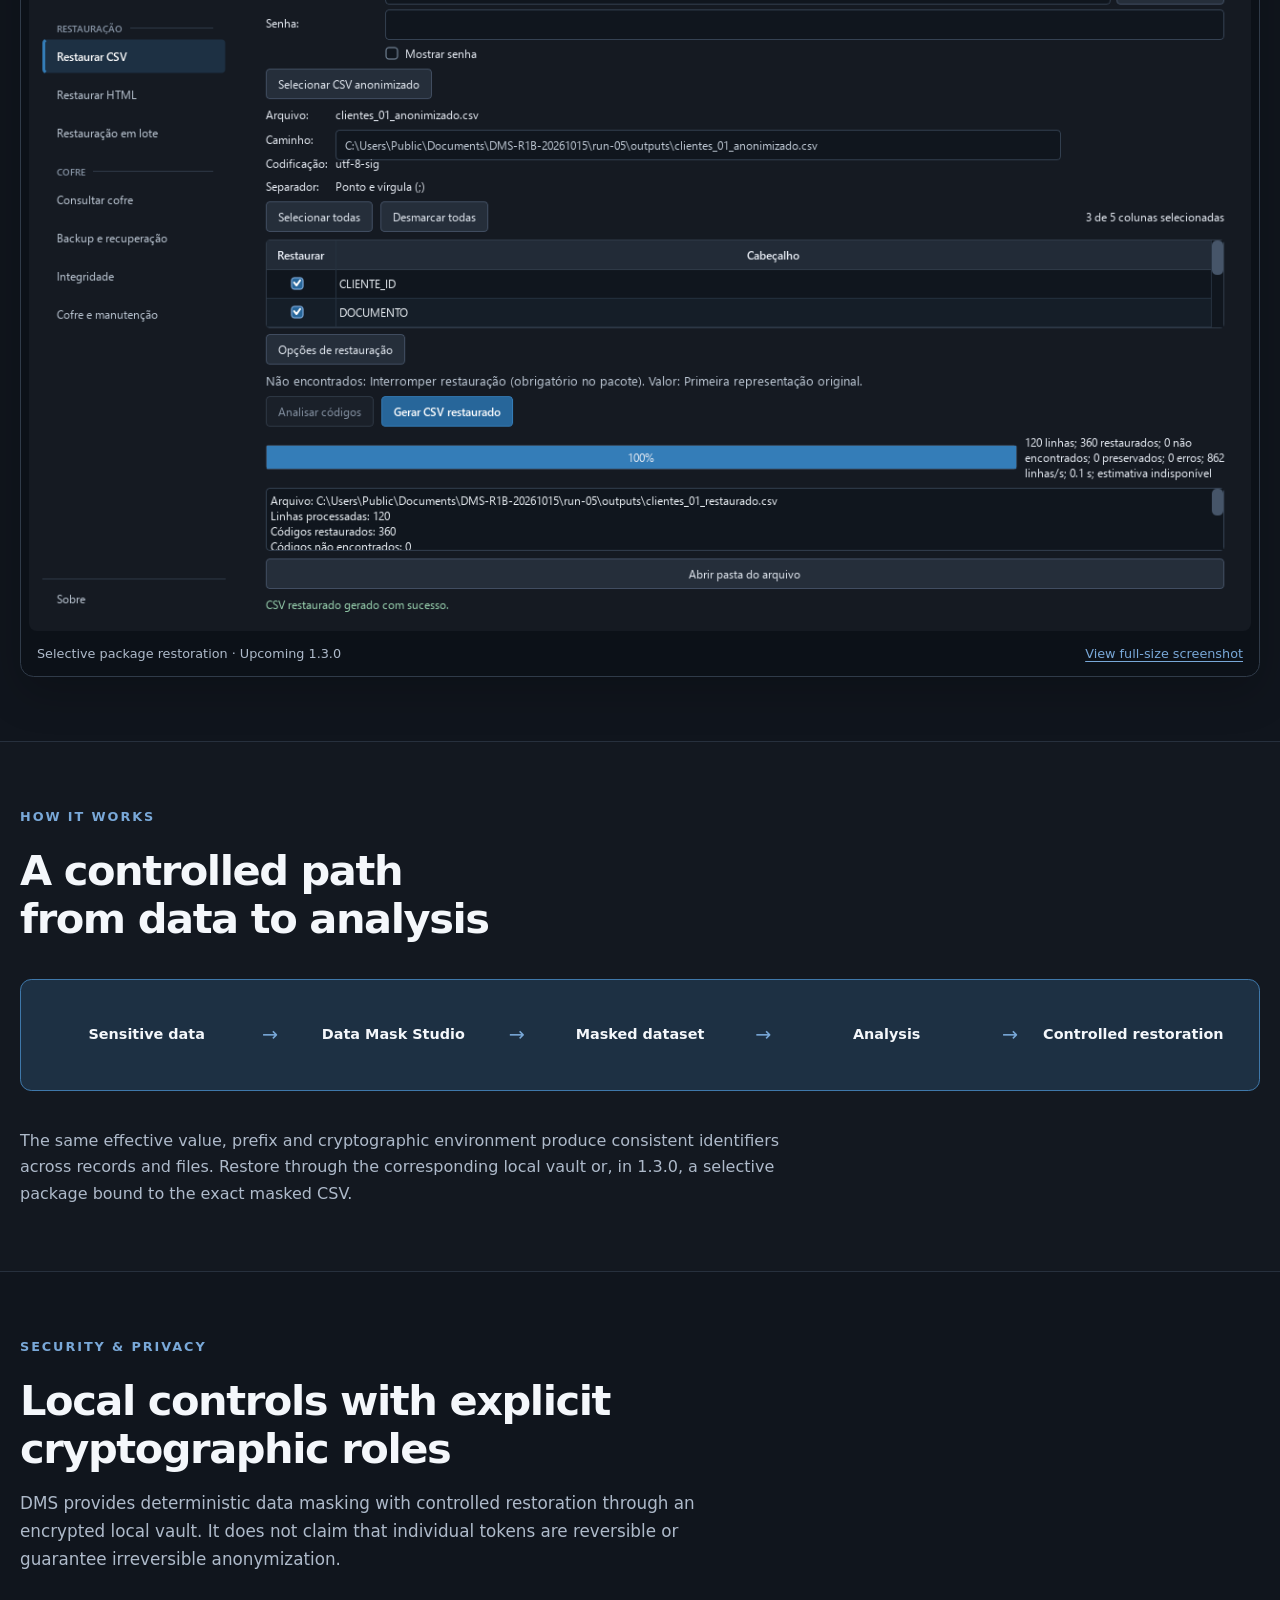
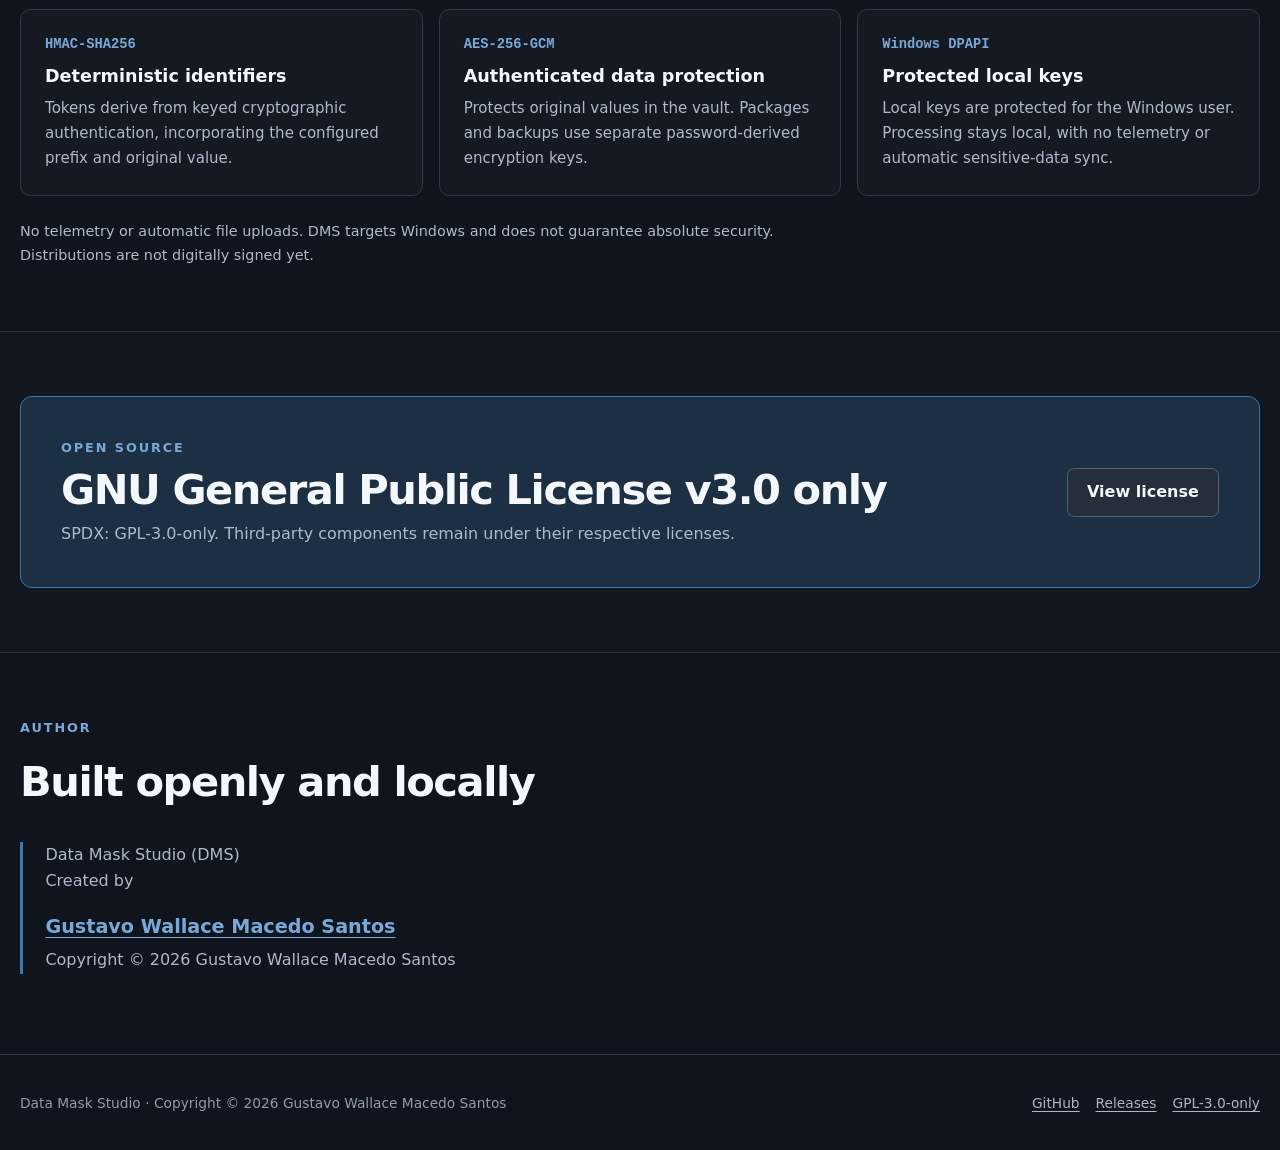
==== commit a97ac6d6: "refine v1.3.0 website and screenshots" ====
--- a/docs/index.html
+++ b/docs/index.html
@@ -70,23 +70,28 @@
       <section class="hero">
         <div class="container">
           <div class="hero-copy">
-            <p class="eyebrow">Open source · Windows · Local-first</p>
-            <h1>Data Mask Studio <span>DMS</span></h1>
-            <p class="hero-lead">Local, open-source data preparation and masking for Windows.</p>
-            <p class="hero-summary">Work with sensitive datasets while preserving analytical correlations without directly exposing original values. Processing and controlled restoration remain in your local environment.</p>
-            <div class="button-row">
-              <a class="button button-primary" href="https://github.com/Gustavo-Wallace/data-mask-studio/releases/latest">Download</a>
-              <a class="button" href="https://github.com/Gustavo-Wallace/data-mask-studio">View on GitHub</a>
-            </div>
-            <ul class="trust-list" aria-label="Key privacy characteristics">
-              <li>Local processing</li>
-              <li>No telemetry</li>
-              <li>Controlled restoration</li>
-            </ul>
+            <div class="hero-heading">
+              <p class="eyebrow">Open source · Windows · Local-first</p>
+              <h1>Data Mask Studio <span>DMS</span></h1>
+              <p class="hero-lead">Local, open-source data preparation and masking for Windows.</p>
+            </div>
+            <div class="hero-details">
+              <p class="hero-summary">Prepare useful datasets without sending sensitive content away. Keep analytical correlations and choose what to preserve, mask or exclude.</p>
+              <div class="button-row">
+                <a class="button button-primary" href="https://github.com/Gustavo-Wallace/data-mask-studio/releases/latest" aria-describedby="release-status">Download latest release</a>
+                <a class="button button-secondary" href="https://github.com/Gustavo-Wallace/data-mask-studio">View on GitHub</a>
+              </div>
+              <p class="release-note" id="release-status"><strong>1.3.0 is in preparation.</strong> Downloads point to the latest published release, not this preview.</p>
+              <ul class="trust-list" aria-label="Key privacy characteristics">
+                <li>Local processing</li>
+                <li>No telemetry</li>
+                <li>Controlled restoration</li>
+              </ul>
+            </div>
           </div>
           <figure class="product-preview">
-            <img src="assets/data-mask-studio-main.png" alt="Data Mask Studio desktop interface showing CSV masking configuration" width="1280" height="800">
-            <figcaption>The official Data Mask Studio desktop interface.</figcaption>
+            <a href="images/data-mask-studio-main.png" aria-label="View full-size screenshot"><img src="images/data-mask-studio-main.png" alt="Data Mask Studio 1.3.0 preview with synthetic data: Preserve, Mask and Exclude actions, output headers, prefixes and normalization" width="1280" height="820" fetchpriority="high"></a>
+            <figcaption><span>Upcoming 1.3.0 · Actual Windows application · Synthetic data</span><a href="images/data-mask-studio-main.png">View full-size screenshot</a></figcaption>
           </figure>
         </div>
       </section>
@@ -99,7 +104,7 @@
           </div>
           <div class="prose-panel">
             <p>Data Mask Studio is a local-first Windows desktop application for data preparation and anonymization. Deterministic data masking keeps repeated values correlated during analysis, with controlled restoration of CSV data and codes in local HTML.</p>
-            <p>Original information is kept in an encrypted local vault. Reversibility is controlled through that vault and its protected keys, rather than being a property exposed by each token.</p>
+            <p>Restoration is controlled through recovery mappings, not through an individually reversible token. Use the local vault or, in the upcoming 1.3.0, a selective encrypted package paired with its matching CSV.</p>
           </div>
         </div>
       </section>
@@ -114,44 +119,93 @@
           <div class="feature-grid">
             <article class="feature-card">
               <span class="feature-number">01</span>
-              <h3>Deterministic masking</h3>
-              <p>Consistent tokens preserve useful correlations between repeated values.</p>
+              <h3>Prepare each column</h3>
+              <p>Preserve, mask or exclude columns. Configure normalization, output headers and composite columns before generating the CSV.</p>
             </article>
             <article class="feature-card">
               <span class="feature-number">02</span>
-              <h3>Encrypted local vault</h3>
-              <p>Mappings and original representations remain encrypted on the local machine.</p>
+              <h3>Individual and batch workflows</h3>
+              <p>Process one CSV or reuse saved profiles across a batch. Deterministic masking preserves correlations for repeated values.</p>
             </article>
             <article class="feature-card">
               <span class="feature-number">03</span>
-              <h3>Data preparation</h3>
-              <p>Preserve, mask or exclude columns; normalize values, rename headers and compose columns. Reuse profiles for batch processing.</p>
+              <h3>Selective transfer packages</h3>
+              <p>Coming in 1.3.0: password-protected <code>.dmspackage</code> files contain only the restoration mappings for their linked CSV.</p>
             </article>
             <article class="feature-card">
               <span class="feature-number">04</span>
-              <h3>HTML restoration</h3>
-              <p>Restore known codes in local HTML files while preserving document markup.</p>
+              <h3>Controlled restoration</h3>
+              <p>Restore selected CSV columns or known codes in local HTML. Package-based restoration covers individual CSVs in the 1.3.0 preview.</p>
             </article>
             <article class="feature-card">
               <span class="feature-number">05</span>
-              <h3>Portable encrypted backups</h3>
-              <p>Protect vault, key and profile backups with a password for controlled recovery.</p>
+              <h3>Full environment backups</h3>
+              <p>Password-protected <code>.dmsbackup</code> files carry the vault, keys and saved profiles for environment recovery.</p>
             </article>
             <article class="feature-card">
               <span class="feature-number">06</span>
-              <h3>Integrity verification</h3>
-              <p>Audit the local vault and identify structural or authentication problems safely.</p>
-            </article>
-            <article class="feature-card">
-              <span class="feature-number">07</span>
-              <h3>Maintenance tools</h3>
-              <p>Use diagnostics, temporary-file cleanup and controlled vault compaction.</p>
-            </article>
-            <article class="feature-card">
-              <span class="feature-number">08</span>
-              <h3>Local-first by design</h3>
-              <p>No telemetry and no automatic synchronization of sensitive information.</p>
-            </article>
+              <h3>Integrity and maintenance</h3>
+              <p>Inspect the vault, run integrity checks and diagnostics, and manage temporary files and compaction locally.</p>
+            </article>
+          </div>
+        </div>
+      </section>
+
+      <section class="section section-quiet" id="restoration">
+        <div class="container">
+          <div class="section-heading">
+            <p class="eyebrow">Three different recovery needs</p>
+            <h2>Your vault. A selected transfer. A full backup.</h2>
+            <p class="section-intro">Choose the recovery source deliberately. These files serve different purposes and are not interchangeable.</p>
+          </div>
+          <div class="recovery-grid">
+            <article class="recovery-card">
+              <p class="card-label">Local restoration</p>
+              <h3>Encrypted vault</h3>
+              <p>Restore using the corresponding local vault and its original Windows DPAPI-protected keys. CSV and HTML workflows stay local.</p>
+            </article>
+            <article class="recovery-card recovery-highlight">
+              <p class="card-label">Selective transfer · Upcoming 1.3.0</p>
+              <h3><code>.dmspackage</code></h3>
+              <p>The recipient needs the unchanged matching masked CSV, its package, the password and a DMS version supporting the package format. No sender vault or DPAPI keys are needed.</p>
+              <p>Individual CSVs only. Missing mappings stop restoration; there is no fallback to the local vault.</p>
+            </article>
+            <article class="recovery-card">
+              <p class="card-label">Environment recovery</p>
+              <h3><code>.dmsbackup</code></h3>
+              <p>Recover the vault, keys and saved profiles using the backup password. This replaces the local environment; it is not selective CSV restoration and does not include CSV or HTML files.</p>
+            </article>
+          </div>
+          <p class="section-note">Packages and backups contain sensitive recovery data. Keep their passwords separate. See the <a href="https://github.com/Gustavo-Wallace/data-mask-studio/blob/main/COMPATIBILITY.md">compatibility and recovery guide</a> for prerequisites and limits.</p>
+        </div>
+      </section>
+
+      <section class="section" id="in-practice">
+        <div class="container">
+          <div class="section-heading">
+            <p class="eyebrow">Inside the application</p>
+            <h2>From configuration to controlled recovery</h2>
+            <p class="section-intro">Actual 1.3.0 preview screens in Portuguese, captured with isolated synthetic data. Open any screenshot for readable, full-resolution detail.</p>
+          </div>
+          <div class="showcase">
+            <div class="showcase-heading">
+              <h3>Reuse a profile across a batch</h3>
+              <p>Three synthetic CSVs processed successfully, with per-file outcomes and a final summary.</p>
+            </div>
+          <figure class="product-preview">
+            <a href="images/data-mask-studio-batch.png" aria-label="View full-size screenshot"><img src="images/data-mask-studio-batch.png" alt="Data Mask Studio batch CSV masking: three completed files, saved profile, 100 percent progress and 360 processed rows" width="1280" height="820" loading="lazy" decoding="async"></a>
+            <figcaption><span>Batch masking · Synthetic data</span><a href="images/data-mask-studio-batch.png">View full-size screenshot</a></figcaption>
+          </figure>
+          </div>
+          <div class="showcase">
+            <div class="showcase-heading">
+              <h3>Restore from a matching transfer package</h3>
+              <p>The real package workflow restored 120 synthetic rows. The password field is cleared after processing.</p>
+            </div>
+          <figure class="product-preview">
+            <a href="images/data-mask-studio-package.png" aria-label="View full-size screenshot"><img src="images/data-mask-studio-package.png" alt="Data Mask Studio 1.3.0 package restoration: transfer-package source selected, three CSV columns selected and successful restoration with the password cleared" width="1280" height="820" loading="lazy" decoding="async"></a>
+            <figcaption><span>Selective package restoration · Upcoming 1.3.0</span><a href="images/data-mask-studio-package.png">View full-size screenshot</a></figcaption>
+          </figure>
           </div>
         </div>
       </section>
@@ -173,7 +227,7 @@
             <span class="workflow-arrow" aria-hidden="true">→</span>
             <div class="workflow-step">Controlled restoration</div>
           </div>
-          <p class="workflow-note">Identifiers remain consistent when generated with the same prefix and cryptographic environment, enabling correlation across records and files. Restoration requires access to the corresponding encrypted local vault.</p>
+          <p class="workflow-note">The same effective value, prefix and cryptographic environment produce consistent identifiers across records and files. Restore through the corresponding local vault or, in 1.3.0, a selective package bound to the exact masked CSV.</p>
         </div>
       </section>
 
@@ -192,8 +246,8 @@
             </article>
             <article class="security-card">
               <strong>AES-256-GCM</strong>
-              <h3>Authenticated vault protection</h3>
-              <p>Original information stored in the vault is encrypted and authenticated against unauthorized changes.</p>
+              <h3>Authenticated data protection</h3>
+              <p>Protects original values in the vault. Packages and backups use separate password-derived encryption keys.</p>
             </article>
             <article class="security-card">
               <strong>Windows DPAPI</strong>
@@ -201,6 +255,7 @@
               <p>Local keys are protected for the Windows user. Processing stays local, with no telemetry or automatic sensitive-data sync.</p>
             </article>
           </div>
+          <p class="section-note">No telemetry or automatic file uploads. DMS targets Windows and does not guarantee absolute security. Distributions are not digitally signed yet.</p>
         </div>
       </section>
 
--- a/docs/styles.css
+++ b/docs/styles.css
@@ -12,8 +12,8 @@
   --accent: #79a8d8;
   --accent-strong: #4b8bc2;
   --focus: #9ac8f3;
-  --max-width: 1160px;
-  --shadow: 0 24px 70px rgb(0 0 0 / 28%);
+  --max-width: 1240px;
+  --shadow: 0 16px 44px rgb(0 0 0 / 20%);
 }
 
 * {
@@ -26,9 +26,7 @@
 
 body {
   margin: 0;
-  background:
-    radial-gradient(circle at 80% 4%, rgb(63 120 170 / 16%), transparent 30rem),
-    var(--background);
+  background: var(--background);
   color: var(--text);
   font-family: Inter, ui-sans-serif, system-ui, -apple-system, BlinkMacSystemFont,
     "Segoe UI", sans-serif;
@@ -84,7 +82,6 @@
   z-index: 10;
   border-bottom: 1px solid rgb(63 120 170 / 22%);
   background: rgb(16 21 29 / 88%);
-  backdrop-filter: blur(14px);
 }
 
 .header-inner {
@@ -152,13 +149,26 @@
 }
 
 .hero {
-  padding: 7rem 0 4.5rem;
-  text-align: center;
+  padding: 3.5rem 0 4rem;
 }
 
 .hero-copy {
-  max-width: 900px;
-  margin-inline: auto;
+  display: grid;
+  grid-template-columns: minmax(0, 1fr) minmax(0, 1fr);
+  gap: clamp(2rem, 6vw, 5rem);
+  align-items: center;
+}
+
+.hero-heading,
+.hero-details,
+.feature-card,
+.recovery-card,
+.security-card {
+  min-width: 0;
+}
+
+.hero-copy .eyebrow {
+  margin-bottom: 0.8rem;
 }
 
 .eyebrow {
@@ -185,22 +195,21 @@
 }
 
 h1 {
-  max-width: 850px;
-  margin-right: auto;
-  margin-bottom: 1.4rem;
-  margin-left: auto;
-  font-size: clamp(2.7rem, 7vw, 5.5rem);
-  letter-spacing: -0.055em;
+  margin-bottom: 1rem;
+  font-size: clamp(2.4rem, 4.3vw, 4rem);
+  letter-spacing: -0.045em;
 }
 
 h1 span {
+  display: block;
   color: var(--accent);
 }
 
 h2 {
   margin-bottom: 1.1rem;
-  font-size: clamp(2rem, 4vw, 3rem);
+  font-size: clamp(1.8rem, 3.4vw, 2.6rem);
   letter-spacing: -0.035em;
+  text-wrap: balance;
 }
 
 h3 {
@@ -209,10 +218,10 @@
 }
 
 .hero-lead {
-  max-width: 780px;
-  margin: 0 auto 1rem;
+  max-width: 38ch;
+  margin: 0;
   color: #d5deea;
-  font-size: clamp(1.15rem, 2.4vw, 1.45rem);
+  font-size: clamp(1.1rem, 1.8vw, 1.3rem);
 }
 
 .hero-summary,
@@ -224,14 +233,14 @@
 }
 
 .hero-summary {
-  max-width: 760px;
-  margin: 0 auto 2rem;
+  margin-bottom: 1.4rem;
+  font-size: 1.05rem;
 }
 
 .button-row {
   display: flex;
   flex-wrap: wrap;
-  justify-content: center;
+  justify-content: flex-start;
   gap: 0.85rem;
 }
 
@@ -264,15 +273,30 @@
   background: #3078b2;
 }
 
+.button-secondary {
+  background: transparent;
+}
+
+.release-note {
+  margin: 1rem 0 0;
+  color: var(--text-muted);
+  font-size: 0.85rem;
+}
+
+.release-note strong {
+  color: var(--text);
+  font-weight: 650;
+}
+
 .trust-list {
   display: flex;
   flex-wrap: wrap;
-  justify-content: center;
-  gap: 0.65rem 1.5rem;
-  margin: 2.2rem 0 0;
+  justify-content: flex-start;
+  gap: 0.45rem 1rem;
+  margin: 1.25rem 0 0;
   padding: 0;
   color: #bdc8d5;
-  font-size: 0.92rem;
+  font-size: 0.85rem;
   list-style: none;
 }
 
@@ -285,8 +309,8 @@
 
 .product-preview {
   max-width: 100%;
-  margin: 4.25rem auto 0;
-  padding: 0.65rem;
+  margin: 2rem 0 0;
+  padding: 0.5rem;
   border: 1px solid var(--border);
   border-radius: 0.85rem;
   background: #0c1118;
@@ -299,15 +323,24 @@
   border-radius: 0.5rem;
 }
 
+.product-preview > a {
+  display: block;
+  border-radius: 0.5rem;
+}
+
 .product-preview figcaption {
-  padding: 0.65rem 0.5rem 0.1rem;
-  color: #8796a8;
+  display: flex;
+  flex-wrap: wrap;
+  justify-content: space-between;
+  gap: 0.3rem 1rem;
+  padding: 0.75rem 0.5rem 0.25rem;
+  color: var(--text-muted);
   font-size: 0.8rem;
   text-align: left;
 }
 
 .section {
-  padding: 5.5rem 0;
+  padding: 4rem 0;
 }
 
 .section-quiet {
@@ -349,22 +382,25 @@
 }
 
 .feature-grid,
+.recovery-grid,
 .security-grid {
   display: grid;
-  grid-template-columns: repeat(4, 1fr);
+  grid-template-columns: repeat(3, minmax(0, 1fr));
   gap: 1rem;
 }
 
 .feature-card,
+.recovery-card,
 .security-card {
   min-height: 100%;
-  padding: 1.35rem;
+  padding: 1.5rem;
   border: 1px solid var(--border);
   border-radius: 0.65rem;
-  background: var(--surface-raised);
+  background: var(--surface);
 }
 
 .feature-card p,
+.recovery-card p,
 .security-card p {
   margin-bottom: 0;
   font-size: 0.94rem;
@@ -372,16 +408,71 @@
 
 .feature-number {
   display: block;
-  margin-bottom: 1.25rem;
+  margin-bottom: 0.85rem;
   color: var(--accent);
   font-family: ui-monospace, SFMono-Regular, Consolas, monospace;
   font-size: 0.76rem;
   font-weight: 750;
 }
 
+.recovery-card p {
+  color: var(--text-muted);
+}
+
+.recovery-card p + p {
+  margin-top: 0.8rem;
+}
+
+.recovery-card .card-label {
+  margin-bottom: 0.85rem;
+  color: var(--accent);
+  font-size: 0.78rem;
+  font-weight: 650;
+}
+
+.recovery-highlight {
+  border-color: var(--border-strong);
+  background: var(--surface-raised);
+}
+
+code {
+  color: var(--text-strong);
+  font-family: ui-monospace, SFMono-Regular, Consolas, monospace;
+  font-size: 0.92em;
+  overflow-wrap: anywhere;
+}
+
+.section-note {
+  max-width: 90ch;
+  margin: 1.5rem 0 0;
+  color: var(--text-muted);
+  font-size: 0.9rem;
+}
+
+.showcase + .showcase {
+  margin-top: 3rem;
+}
+
+.showcase-heading {
+  max-width: 76ch;
+}
+
+.showcase-heading h3 {
+  font-size: 1.25rem;
+}
+
+.showcase-heading p {
+  margin-bottom: 1rem;
+  color: var(--text-muted);
+}
+
+.showcase .product-preview {
+  margin-top: 0;
+}
+
 .workflow {
   display: grid;
-  grid-template-columns: repeat(9, auto);
+  grid-template-columns: repeat(4, minmax(0, 1fr) auto) minmax(0, 1fr);
   align-items: center;
   justify-content: space-between;
   gap: 0.65rem;
@@ -394,6 +485,7 @@
 
 .workflow-step {
   display: flex;
+  min-width: 0;
   min-height: 68px;
   align-items: center;
   justify-content: center;
@@ -416,7 +508,7 @@
 }
 
 .security-grid {
-  grid-template-columns: repeat(3, 1fr);
+  grid-template-columns: repeat(3, minmax(0, 1fr));
 }
 
 .security-card strong {
@@ -435,7 +527,7 @@
   padding: clamp(1.5rem, 4vw, 2.5rem);
   border: 1px solid var(--border-strong);
   border-radius: 0.75rem;
-  background: linear-gradient(135deg, #1d3043, #172432);
+  background: var(--surface-accent);
 }
 
 .license-panel h2,
@@ -490,16 +582,42 @@
 }
 
 @media (max-width: 920px) {
+  .header-inner {
+    display: grid;
+    grid-template-columns: minmax(0, 1fr) auto;
+    gap: 0.75rem 1rem;
+    padding-block: 1rem;
+  }
+
+  .header-actions {
+    display: contents;
+  }
+
   .primary-nav {
-    display: none;
-  }
-
+    grid-column: 1 / -1;
+    grid-row: 2;
+    flex-wrap: wrap;
+    justify-content: space-between;
+    gap: 0.6rem 1rem;
+  }
+
+  .language-switcher {
+    grid-column: 2;
+    grid-row: 1;
+  }
+
+  .hero-copy,
   .two-column {
     grid-template-columns: 1fr;
   }
 
   .feature-grid {
-    grid-template-columns: repeat(2, 1fr);
+    grid-template-columns: repeat(2, minmax(0, 1fr));
+  }
+
+  .recovery-grid,
+  .security-grid {
+    grid-template-columns: 1fr;
   }
 
   .workflow {
@@ -525,8 +643,9 @@
     min-height: 68px;
   }
 
-  .brand span {
-    display: none;
+  .brand {
+    gap: 0.4rem;
+    font-size: 0.9rem;
   }
 
   .header-actions {
@@ -534,11 +653,24 @@
   }
 
   .hero {
-    padding-top: 4.5rem;
+    padding-top: 2.5rem;
+  }
+
+  .hero-copy {
+    gap: 1.5rem;
+  }
+
+  .button-row .button {
+    flex: 1 1 auto;
+  }
+
+  .product-preview {
+    padding: 0.3rem;
+    border-radius: 0.6rem;
   }
 
   .section {
-    padding: 4rem 0;
+    padding: 3rem 0;
   }
 
   .feature-grid,
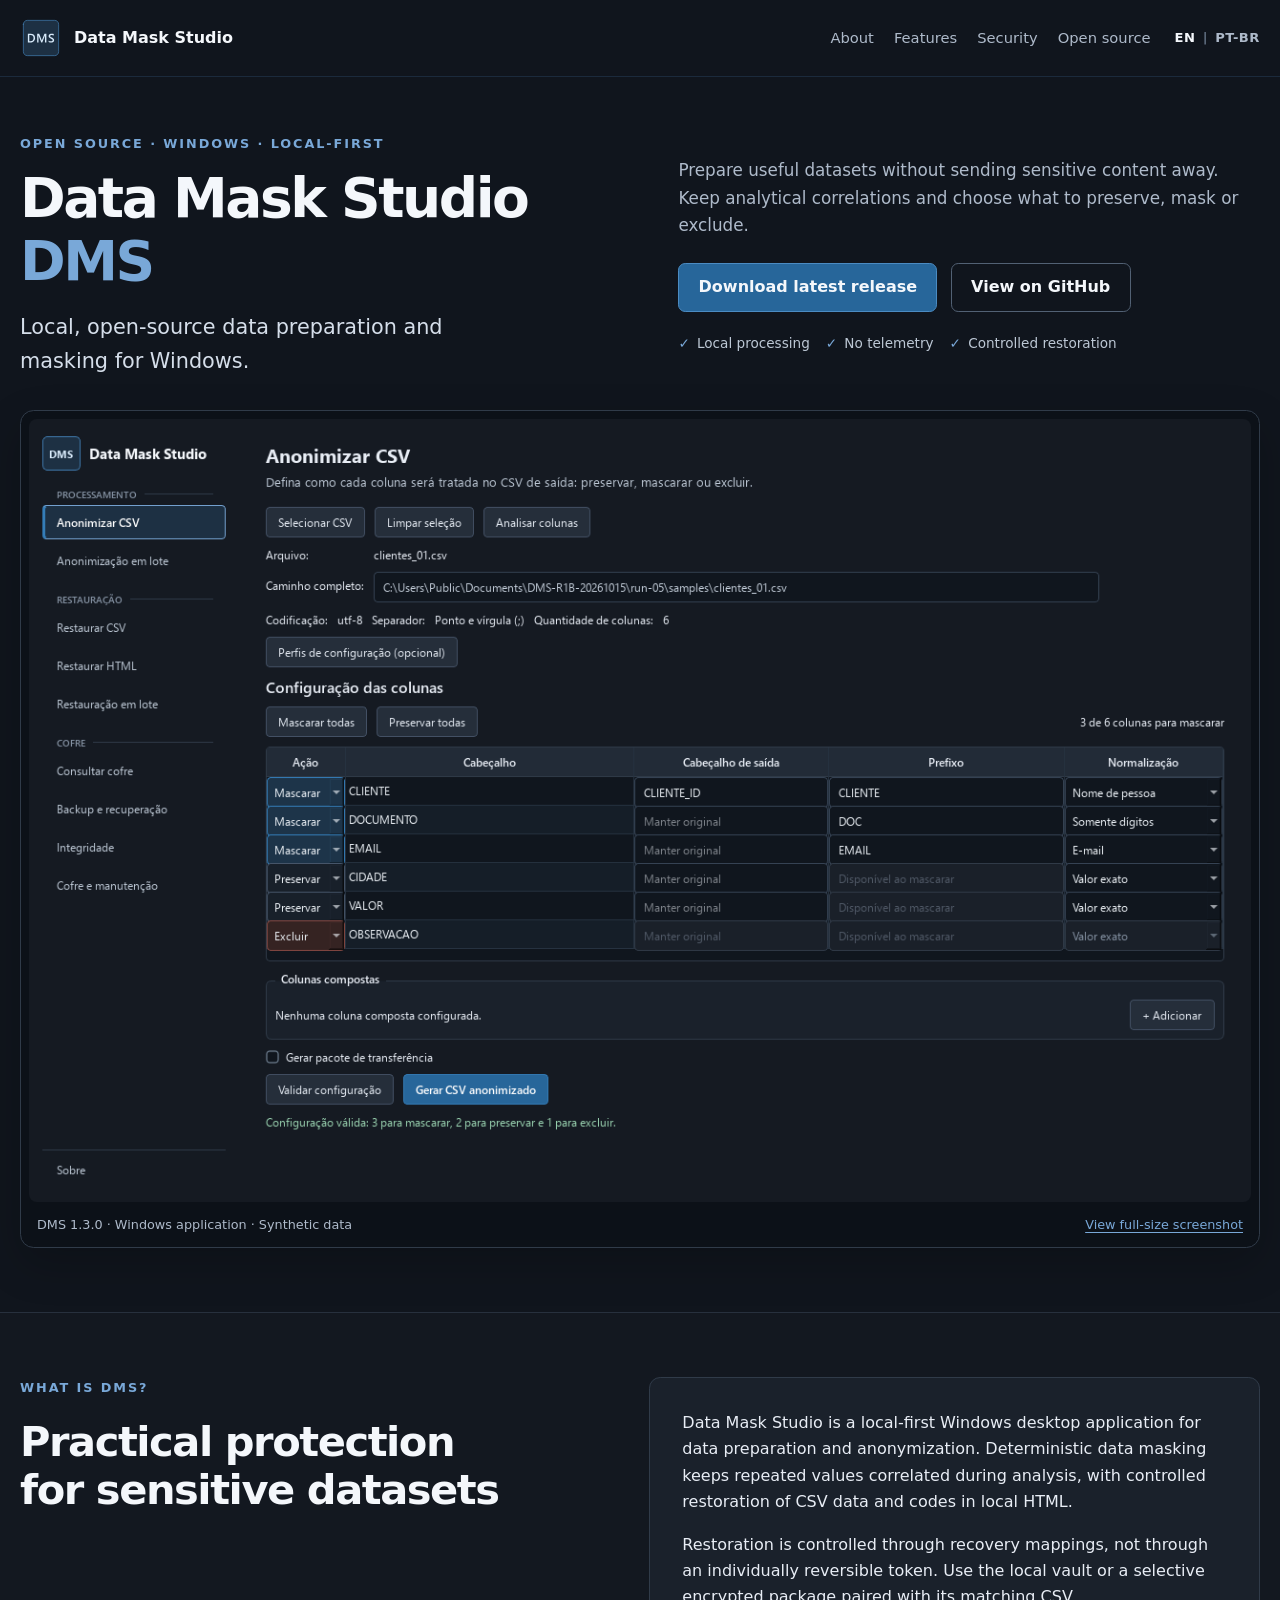
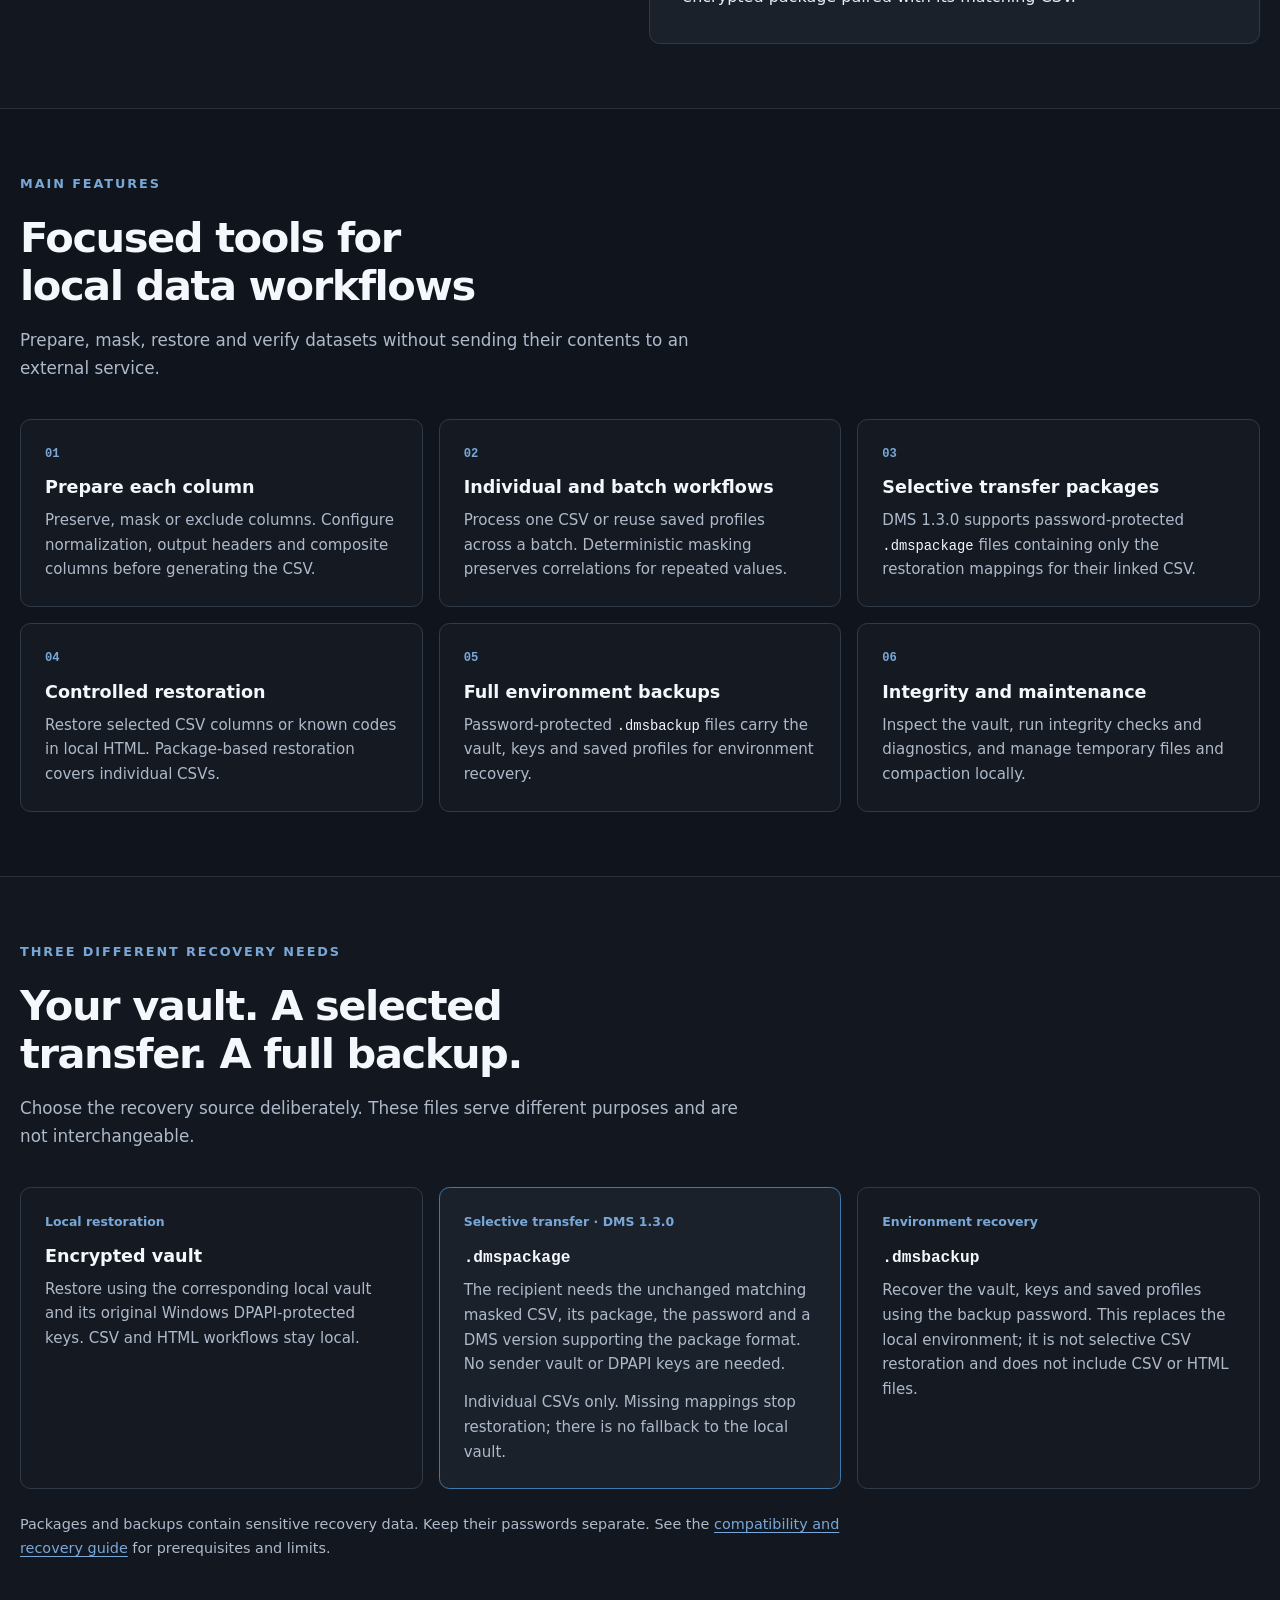
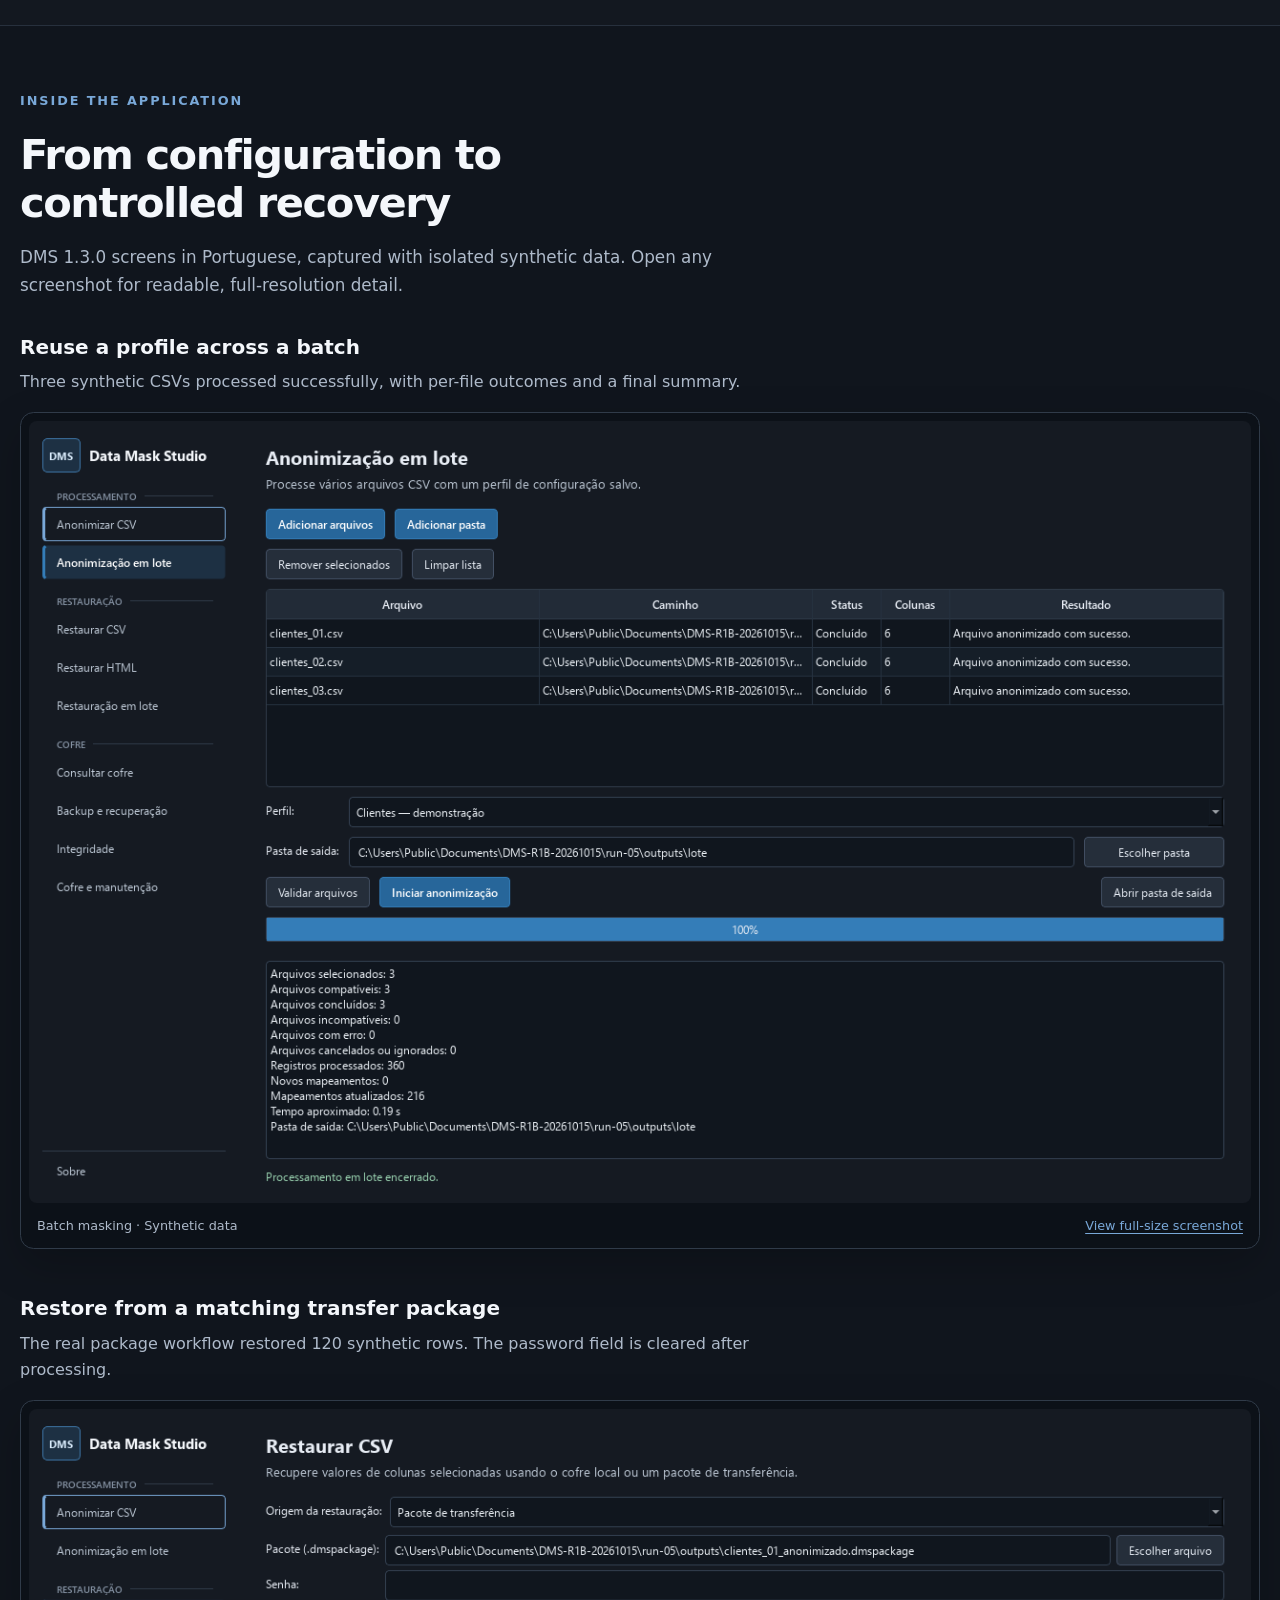
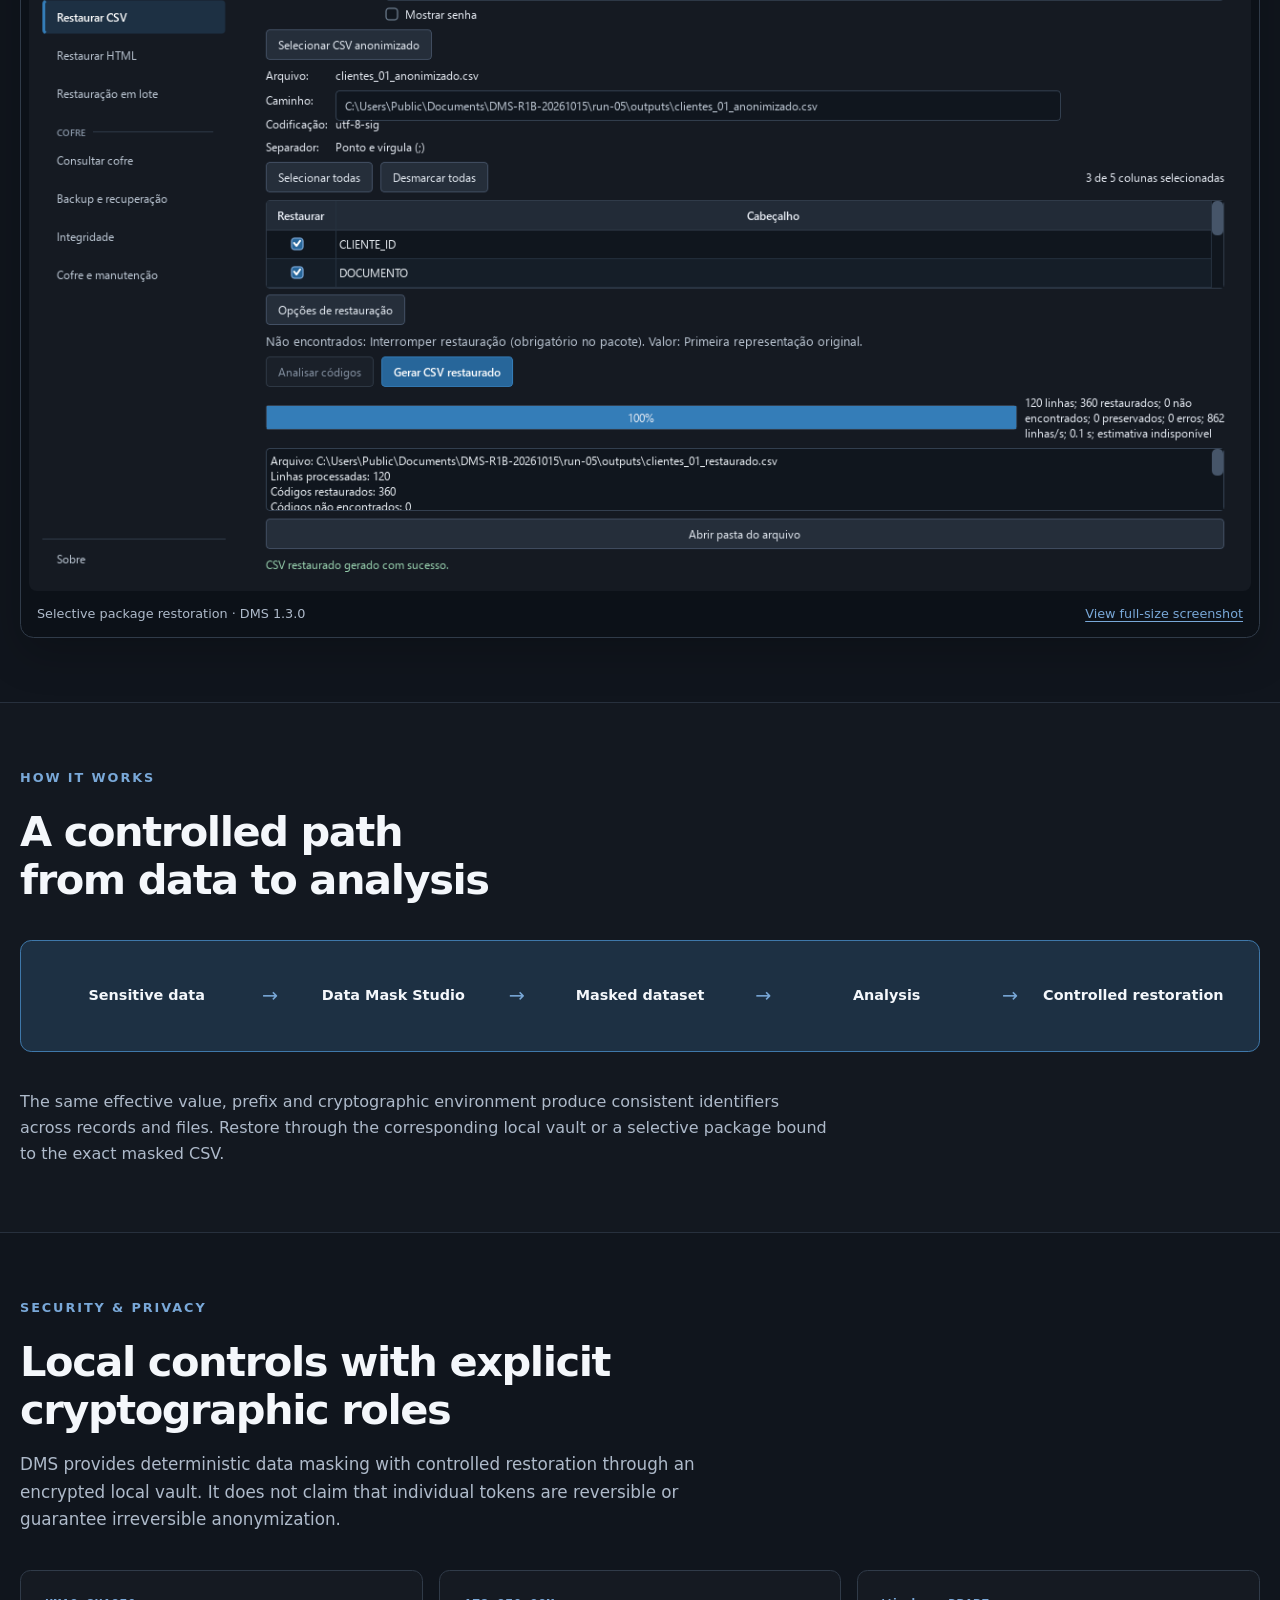
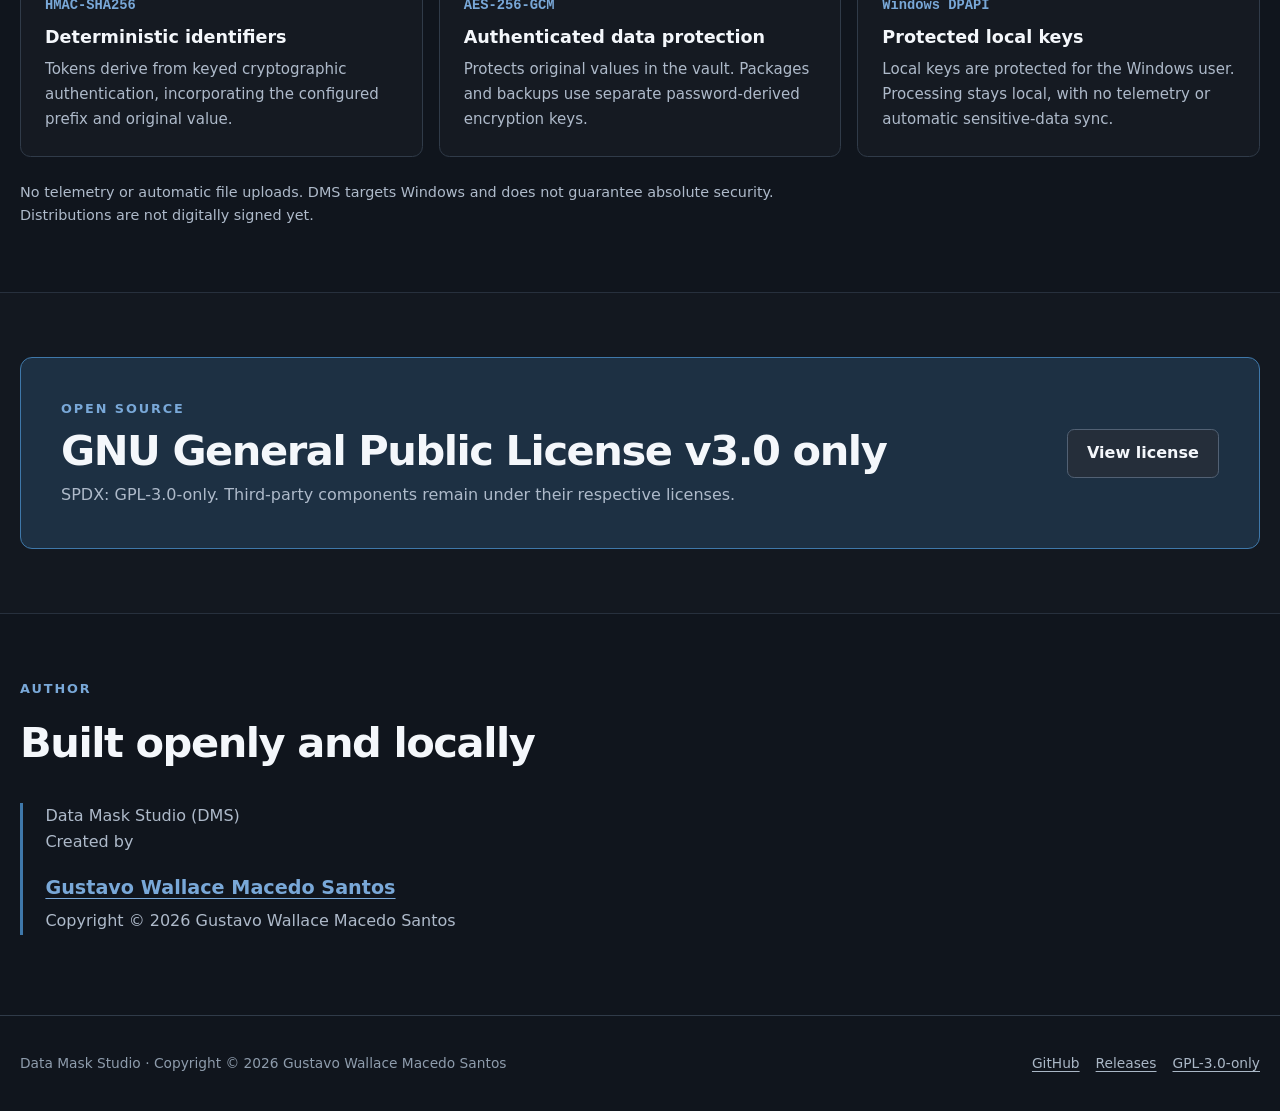
==== commit 776ee383: "finalize v1.3.0 security policy and public documentation" ====
--- a/docs/index.html
+++ b/docs/index.html
@@ -78,10 +78,9 @@
             <div class="hero-details">
               <p class="hero-summary">Prepare useful datasets without sending sensitive content away. Keep analytical correlations and choose what to preserve, mask or exclude.</p>
               <div class="button-row">
-                <a class="button button-primary" href="https://github.com/Gustavo-Wallace/data-mask-studio/releases/latest" aria-describedby="release-status">Download latest release</a>
+                <a class="button button-primary" href="https://github.com/Gustavo-Wallace/data-mask-studio/releases/latest">Download latest release</a>
                 <a class="button button-secondary" href="https://github.com/Gustavo-Wallace/data-mask-studio">View on GitHub</a>
               </div>
-              <p class="release-note" id="release-status"><strong>1.3.0 is in preparation.</strong> Downloads point to the latest published release, not this preview.</p>
               <ul class="trust-list" aria-label="Key privacy characteristics">
                 <li>Local processing</li>
                 <li>No telemetry</li>
@@ -90,8 +89,8 @@
             </div>
           </div>
           <figure class="product-preview">
-            <a href="images/data-mask-studio-main.png" aria-label="View full-size screenshot"><img src="images/data-mask-studio-main.png" alt="Data Mask Studio 1.3.0 preview with synthetic data: Preserve, Mask and Exclude actions, output headers, prefixes and normalization" width="1280" height="820" fetchpriority="high"></a>
-            <figcaption><span>Upcoming 1.3.0 · Actual Windows application · Synthetic data</span><a href="images/data-mask-studio-main.png">View full-size screenshot</a></figcaption>
+            <a href="images/data-mask-studio-main.png" aria-label="View full-size screenshot"><img src="images/data-mask-studio-main.png" alt="Data Mask Studio 1.3.0 with synthetic data: Preserve, Mask and Exclude actions, output headers, prefixes and normalization" width="1280" height="820" fetchpriority="high"></a>
+            <figcaption><span>DMS 1.3.0 · Windows application · Synthetic data</span><a href="images/data-mask-studio-main.png">View full-size screenshot</a></figcaption>
           </figure>
         </div>
       </section>
@@ -104,7 +103,7 @@
           </div>
           <div class="prose-panel">
             <p>Data Mask Studio is a local-first Windows desktop application for data preparation and anonymization. Deterministic data masking keeps repeated values correlated during analysis, with controlled restoration of CSV data and codes in local HTML.</p>
-            <p>Restoration is controlled through recovery mappings, not through an individually reversible token. Use the local vault or, in the upcoming 1.3.0, a selective encrypted package paired with its matching CSV.</p>
+            <p>Restoration is controlled through recovery mappings, not through an individually reversible token. Use the local vault or a selective encrypted package paired with its matching CSV.</p>
           </div>
         </div>
       </section>
@@ -130,12 +129,12 @@
             <article class="feature-card">
               <span class="feature-number">03</span>
               <h3>Selective transfer packages</h3>
-              <p>Coming in 1.3.0: password-protected <code>.dmspackage</code> files contain only the restoration mappings for their linked CSV.</p>
+              <p>DMS 1.3.0 supports password-protected <code>.dmspackage</code> files containing only the restoration mappings for their linked CSV.</p>
             </article>
             <article class="feature-card">
               <span class="feature-number">04</span>
               <h3>Controlled restoration</h3>
-              <p>Restore selected CSV columns or known codes in local HTML. Package-based restoration covers individual CSVs in the 1.3.0 preview.</p>
+              <p>Restore selected CSV columns or known codes in local HTML. Package-based restoration covers individual CSVs.</p>
             </article>
             <article class="feature-card">
               <span class="feature-number">05</span>
@@ -165,7 +164,7 @@
               <p>Restore using the corresponding local vault and its original Windows DPAPI-protected keys. CSV and HTML workflows stay local.</p>
             </article>
             <article class="recovery-card recovery-highlight">
-              <p class="card-label">Selective transfer · Upcoming 1.3.0</p>
+              <p class="card-label">Selective transfer · DMS 1.3.0</p>
               <h3><code>.dmspackage</code></h3>
               <p>The recipient needs the unchanged matching masked CSV, its package, the password and a DMS version supporting the package format. No sender vault or DPAPI keys are needed.</p>
               <p>Individual CSVs only. Missing mappings stop restoration; there is no fallback to the local vault.</p>
@@ -185,7 +184,7 @@
           <div class="section-heading">
             <p class="eyebrow">Inside the application</p>
             <h2>From configuration to controlled recovery</h2>
-            <p class="section-intro">Actual 1.3.0 preview screens in Portuguese, captured with isolated synthetic data. Open any screenshot for readable, full-resolution detail.</p>
+            <p class="section-intro">DMS 1.3.0 screens in Portuguese, captured with isolated synthetic data. Open any screenshot for readable, full-resolution detail.</p>
           </div>
           <div class="showcase">
             <div class="showcase-heading">
@@ -204,7 +203,7 @@
             </div>
           <figure class="product-preview">
             <a href="images/data-mask-studio-package.png" aria-label="View full-size screenshot"><img src="images/data-mask-studio-package.png" alt="Data Mask Studio 1.3.0 package restoration: transfer-package source selected, three CSV columns selected and successful restoration with the password cleared" width="1280" height="820" loading="lazy" decoding="async"></a>
-            <figcaption><span>Selective package restoration · Upcoming 1.3.0</span><a href="images/data-mask-studio-package.png">View full-size screenshot</a></figcaption>
+            <figcaption><span>Selective package restoration · DMS 1.3.0</span><a href="images/data-mask-studio-package.png">View full-size screenshot</a></figcaption>
           </figure>
           </div>
         </div>
@@ -227,7 +226,7 @@
             <span class="workflow-arrow" aria-hidden="true">→</span>
             <div class="workflow-step">Controlled restoration</div>
           </div>
-          <p class="workflow-note">The same effective value, prefix and cryptographic environment produce consistent identifiers across records and files. Restore through the corresponding local vault or, in 1.3.0, a selective package bound to the exact masked CSV.</p>
+          <p class="workflow-note">The same effective value, prefix and cryptographic environment produce consistent identifiers across records and files. Restore through the corresponding local vault or a selective package bound to the exact masked CSV.</p>
         </div>
       </section>
 
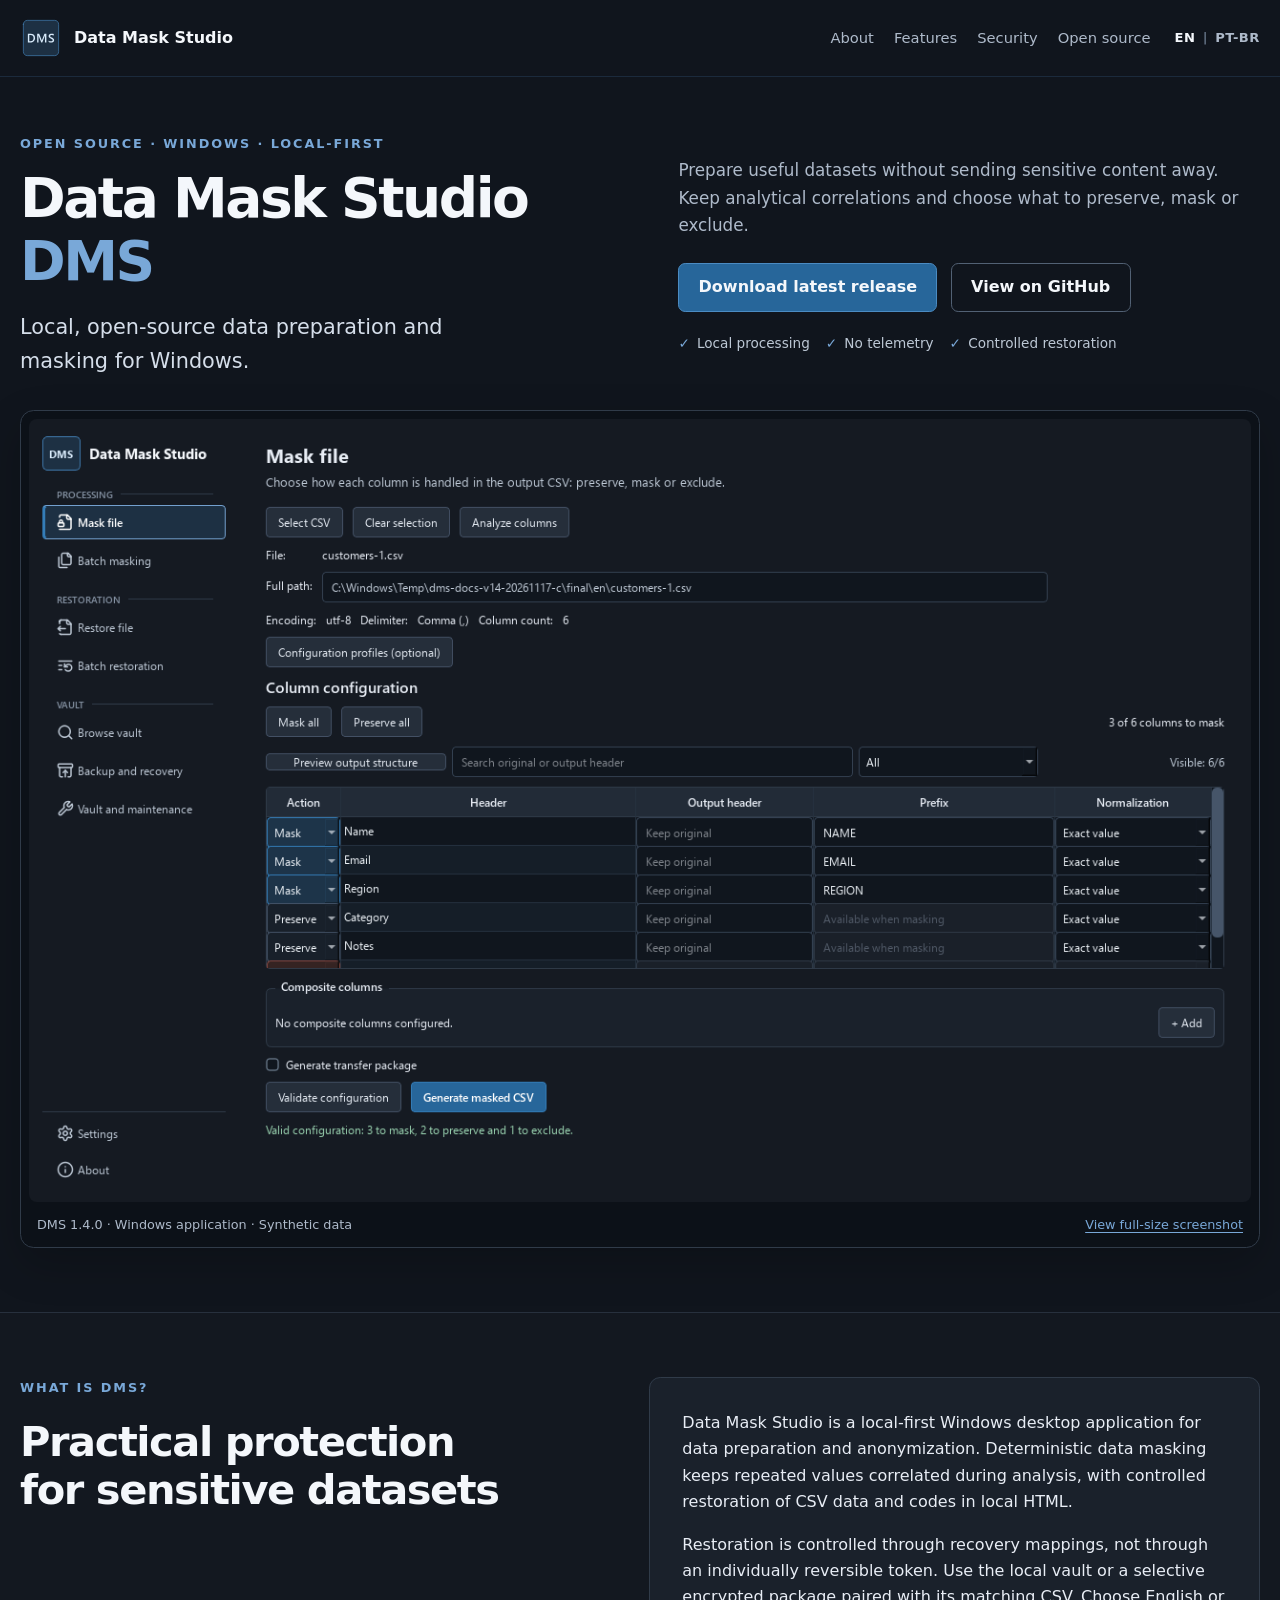
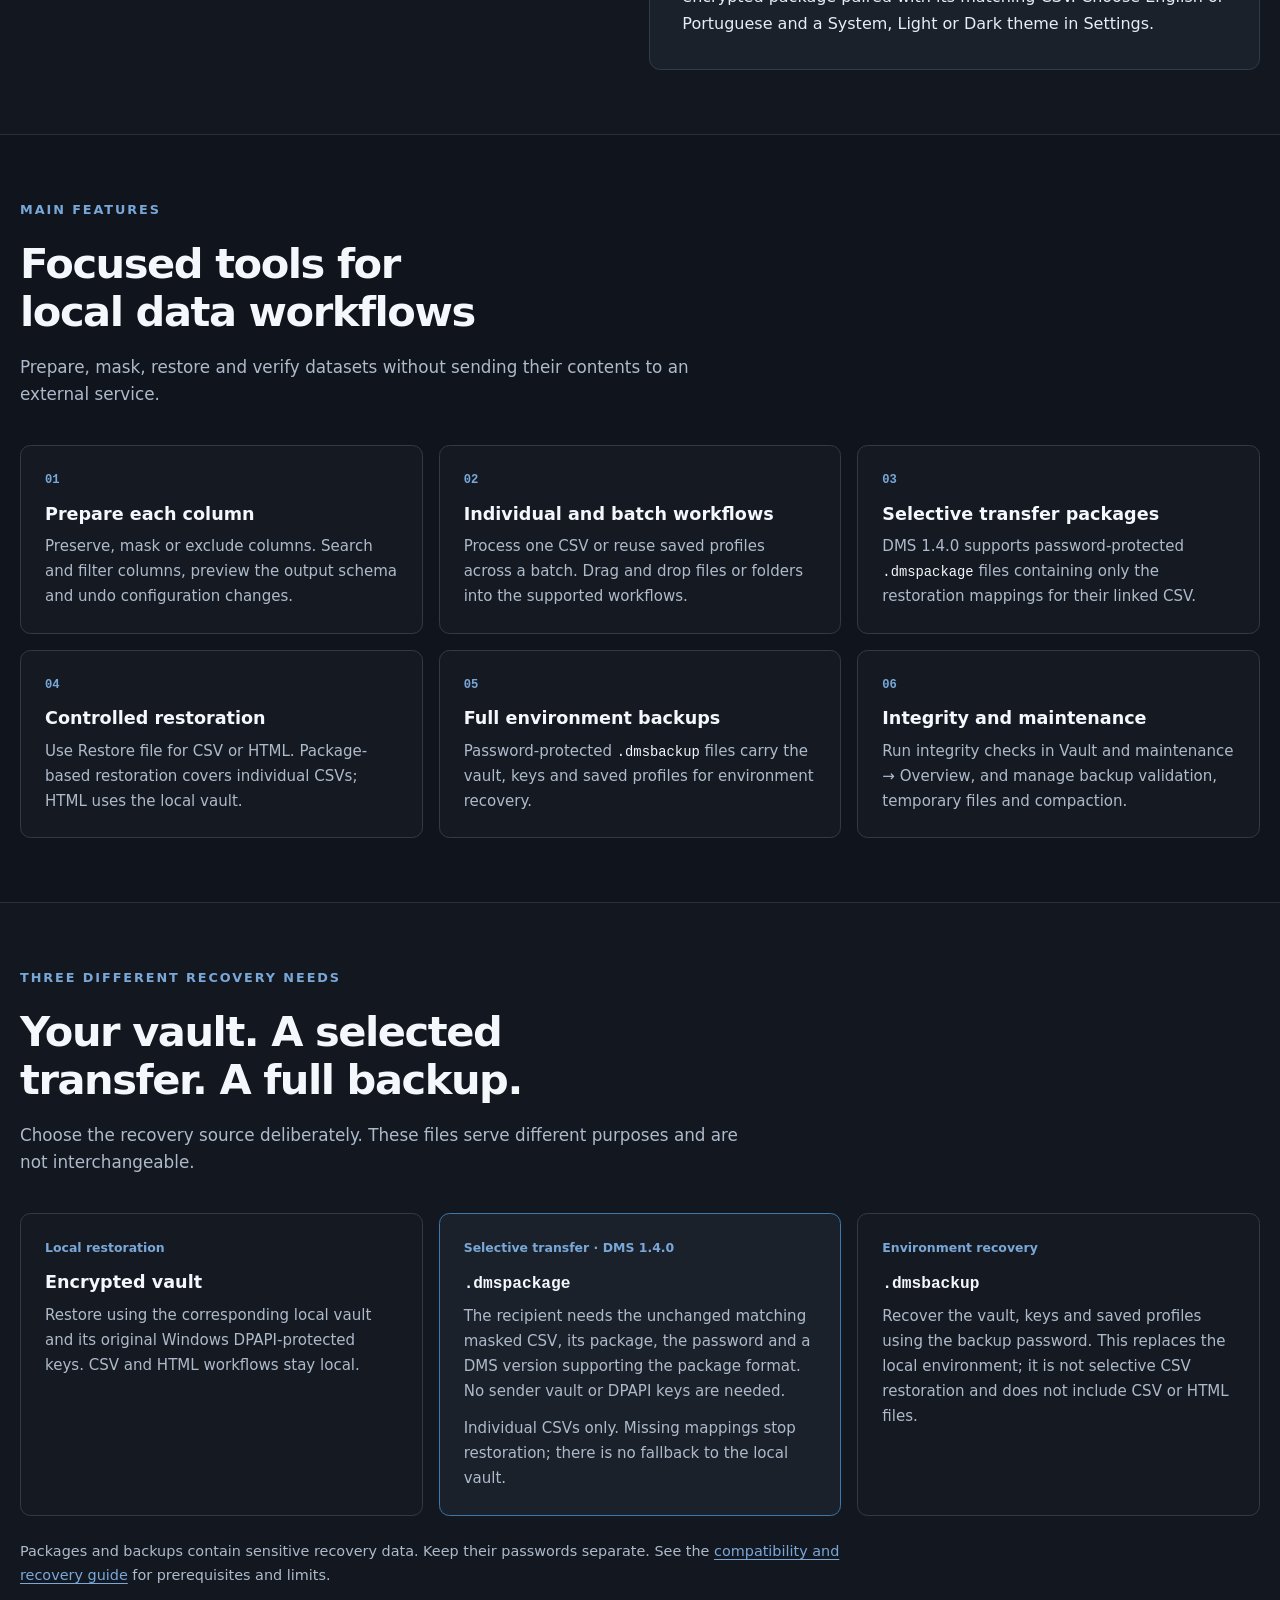
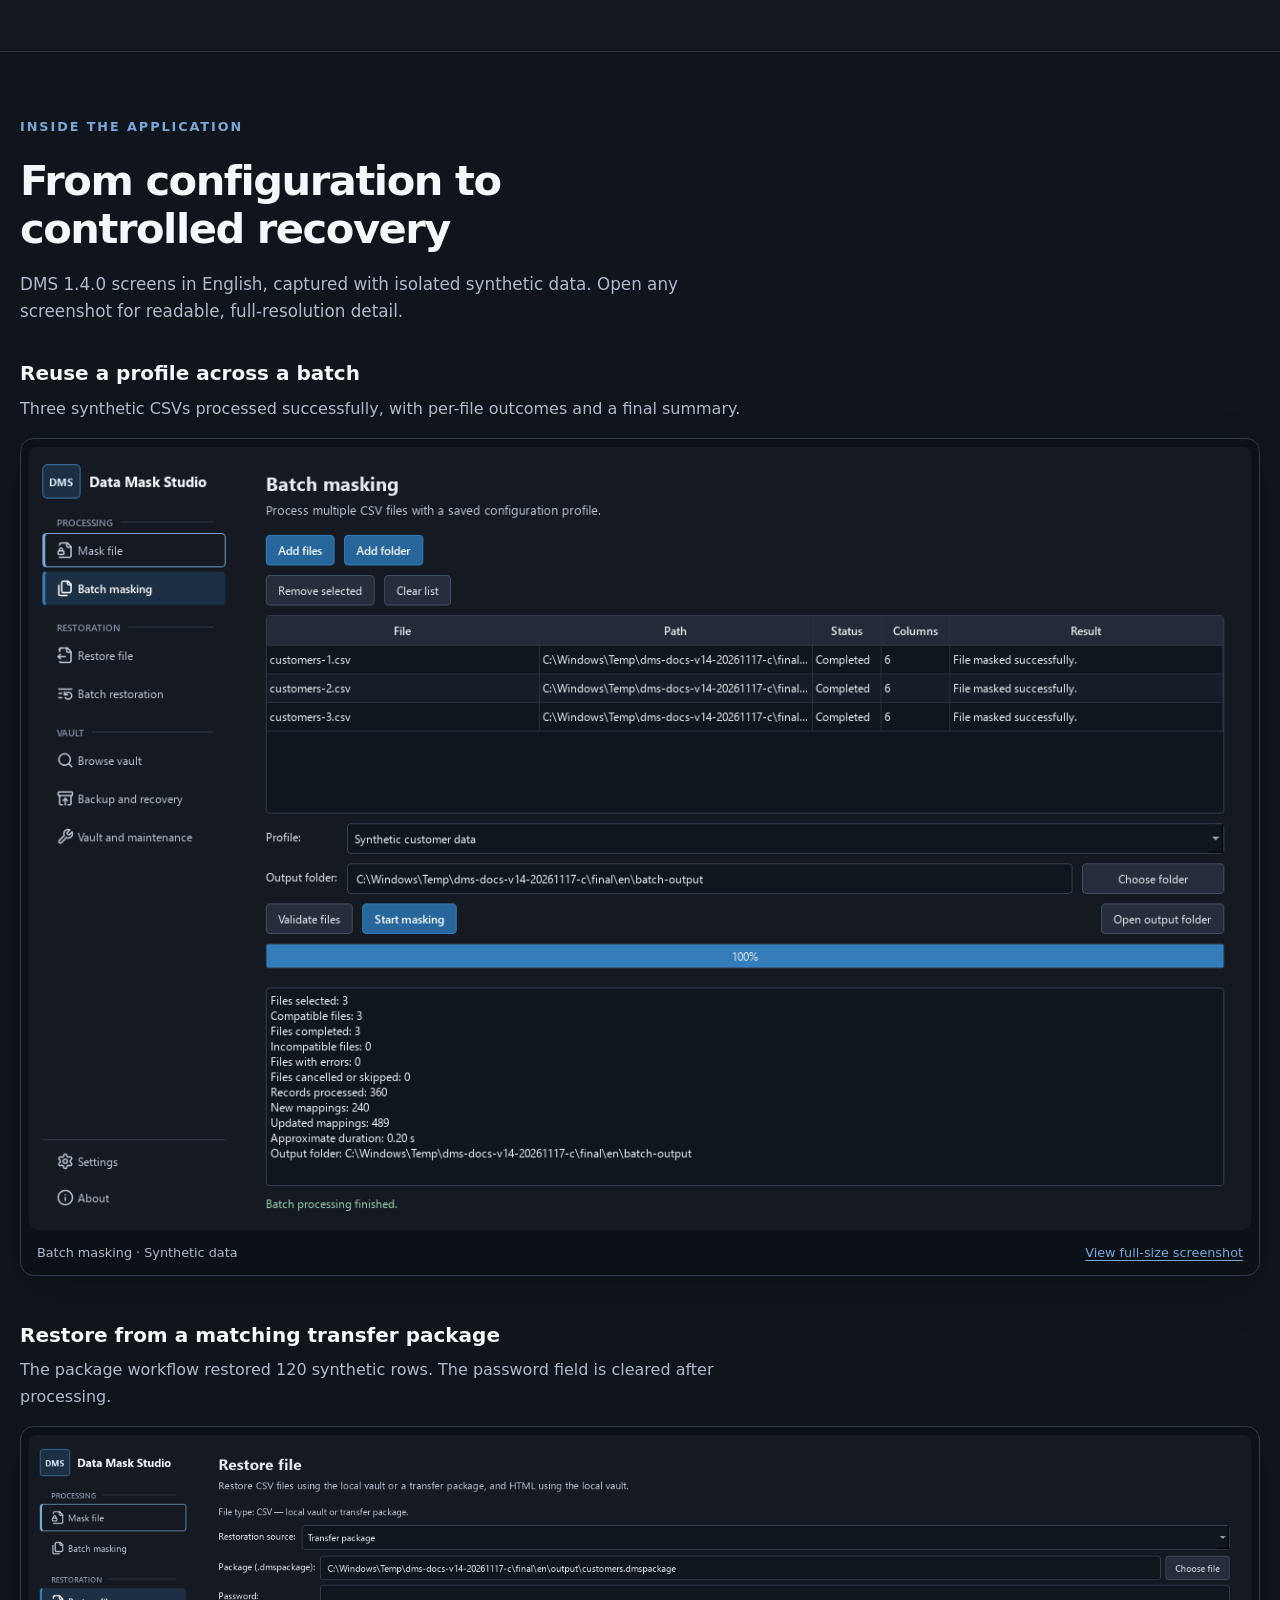
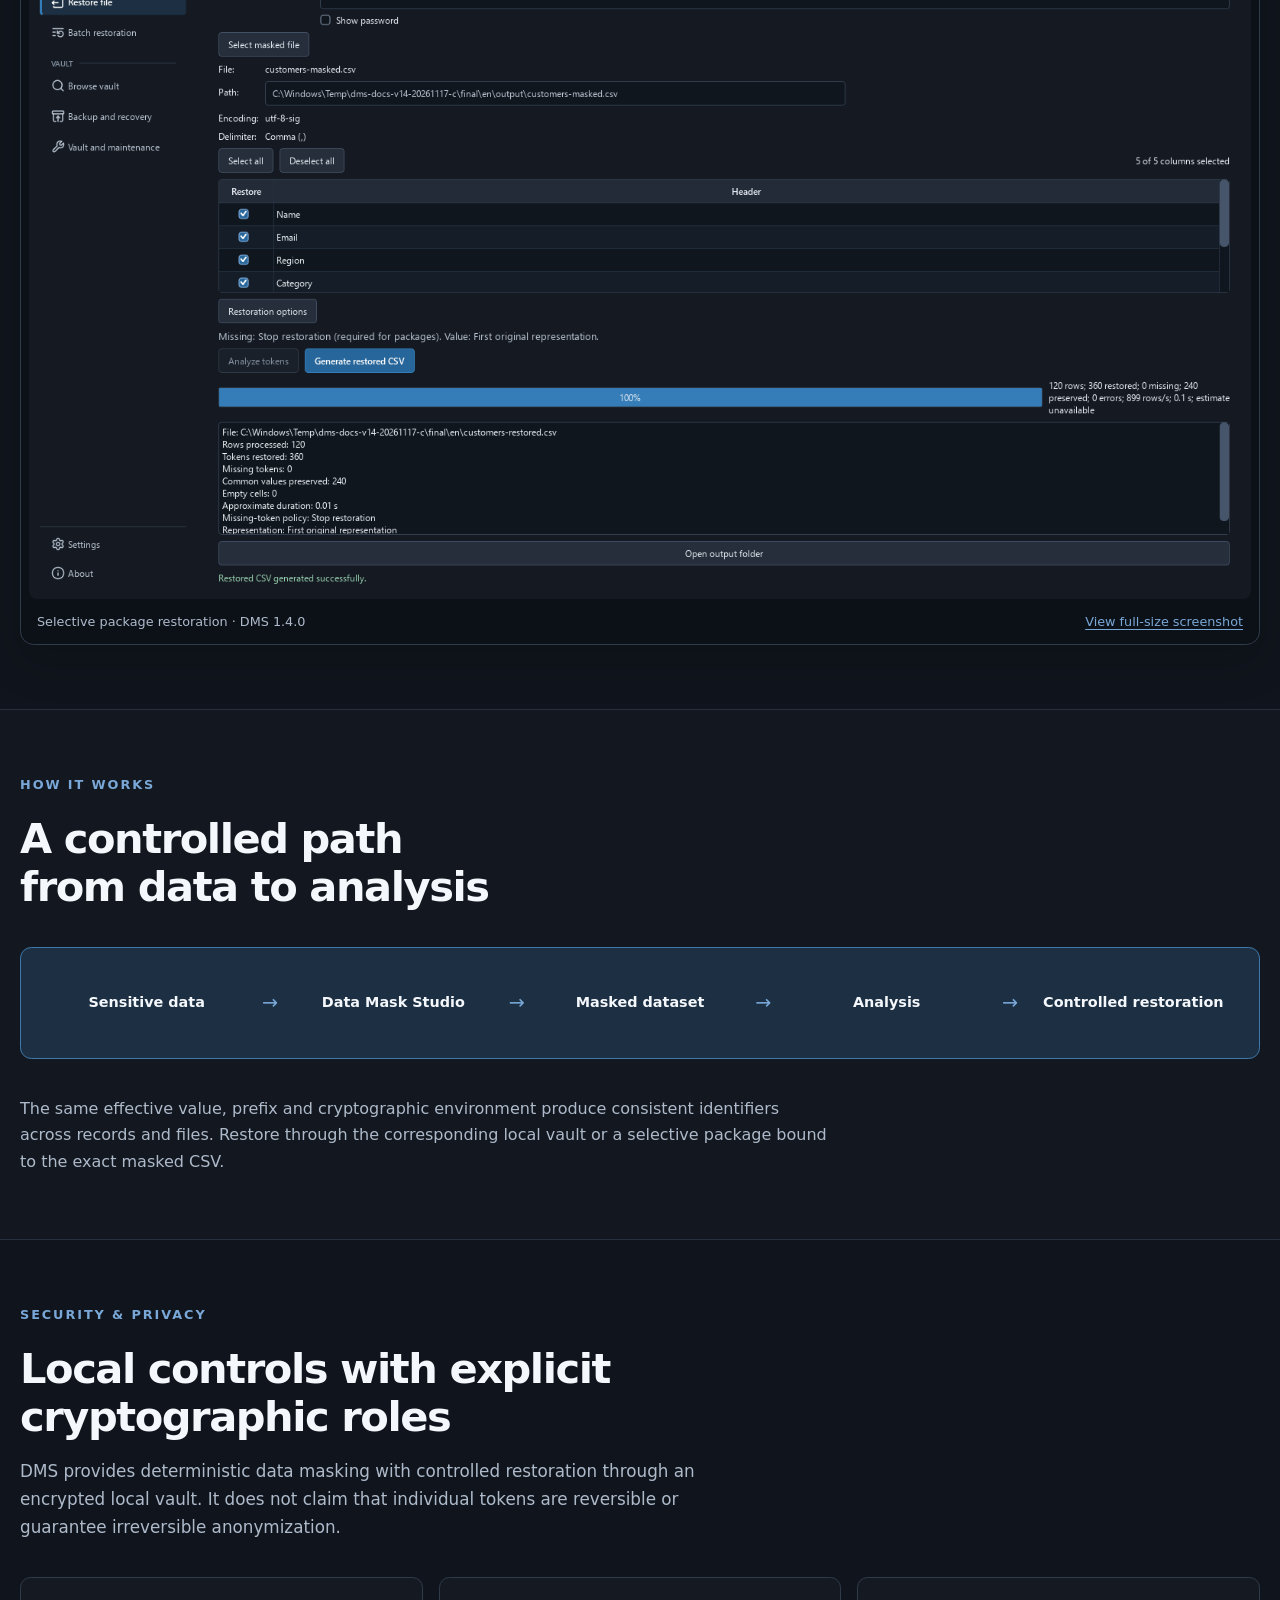
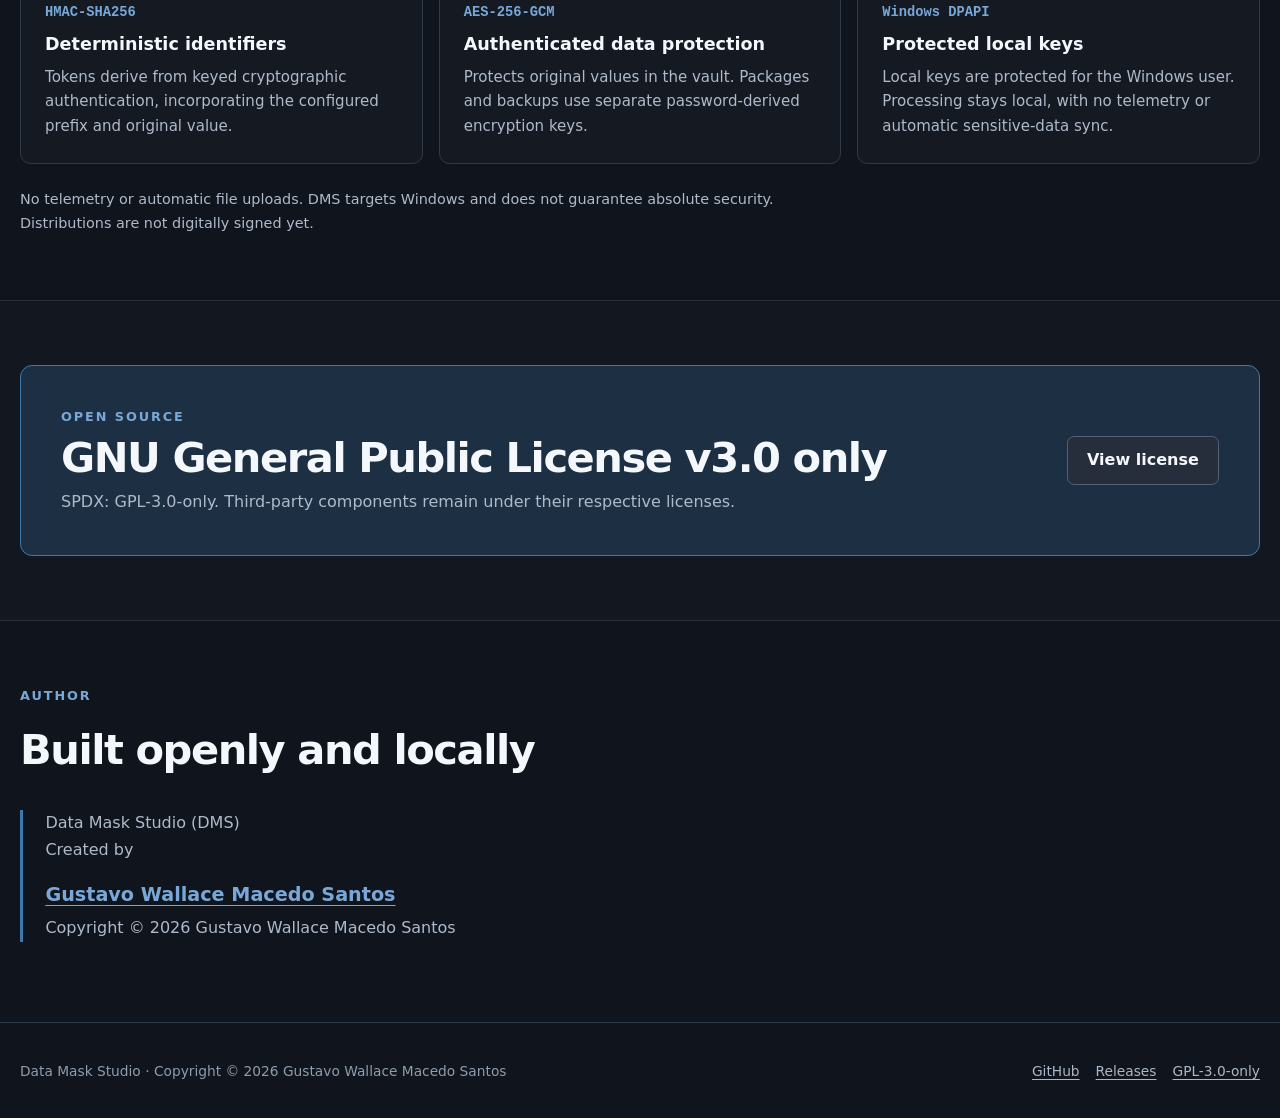
==== commit 19e8e98e: "finalize v1.4 documentation and localized screenshots" ====
--- a/docs/index.html
+++ b/docs/index.html
@@ -89,8 +89,8 @@
             </div>
           </div>
           <figure class="product-preview">
-            <a href="images/data-mask-studio-main.png" aria-label="View full-size screenshot"><img src="images/data-mask-studio-main.png" alt="Data Mask Studio 1.3.0 with synthetic data: Preserve, Mask and Exclude actions, output headers, prefixes and normalization" width="1280" height="820" fetchpriority="high"></a>
-            <figcaption><span>DMS 1.3.0 · Windows application · Synthetic data</span><a href="images/data-mask-studio-main.png">View full-size screenshot</a></figcaption>
+            <a href="images/data-mask-studio-main.png" aria-label="View full-size screenshot"><img src="images/data-mask-studio-main.png" alt="Data Mask Studio 1.4.0 with synthetic data: Preserve, Mask and Exclude actions, output headers, prefixes and normalization" width="1280" height="820" fetchpriority="high"></a>
+            <figcaption><span>DMS 1.4.0 · Windows application · Synthetic data</span><a href="images/data-mask-studio-main.png">View full-size screenshot</a></figcaption>
           </figure>
         </div>
       </section>
@@ -103,7 +103,7 @@
           </div>
           <div class="prose-panel">
             <p>Data Mask Studio is a local-first Windows desktop application for data preparation and anonymization. Deterministic data masking keeps repeated values correlated during analysis, with controlled restoration of CSV data and codes in local HTML.</p>
-            <p>Restoration is controlled through recovery mappings, not through an individually reversible token. Use the local vault or a selective encrypted package paired with its matching CSV.</p>
+            <p>Restoration is controlled through recovery mappings, not through an individually reversible token. Use the local vault or a selective encrypted package paired with its matching CSV. Choose English or Portuguese and a System, Light or Dark theme in Settings.</p>
           </div>
         </div>
       </section>
@@ -119,22 +119,22 @@
             <article class="feature-card">
               <span class="feature-number">01</span>
               <h3>Prepare each column</h3>
-              <p>Preserve, mask or exclude columns. Configure normalization, output headers and composite columns before generating the CSV.</p>
+              <p>Preserve, mask or exclude columns. Search and filter columns, preview the output schema and undo configuration changes.</p>
             </article>
             <article class="feature-card">
               <span class="feature-number">02</span>
               <h3>Individual and batch workflows</h3>
-              <p>Process one CSV or reuse saved profiles across a batch. Deterministic masking preserves correlations for repeated values.</p>
+              <p>Process one CSV or reuse saved profiles across a batch. Drag and drop files or folders into the supported workflows.</p>
             </article>
             <article class="feature-card">
               <span class="feature-number">03</span>
               <h3>Selective transfer packages</h3>
-              <p>DMS 1.3.0 supports password-protected <code>.dmspackage</code> files containing only the restoration mappings for their linked CSV.</p>
+              <p>DMS 1.4.0 supports password-protected <code>.dmspackage</code> files containing only the restoration mappings for their linked CSV.</p>
             </article>
             <article class="feature-card">
               <span class="feature-number">04</span>
               <h3>Controlled restoration</h3>
-              <p>Restore selected CSV columns or known codes in local HTML. Package-based restoration covers individual CSVs.</p>
+              <p>Use Restore file for CSV or HTML. Package-based restoration covers individual CSVs; HTML uses the local vault.</p>
             </article>
             <article class="feature-card">
               <span class="feature-number">05</span>
@@ -144,7 +144,7 @@
             <article class="feature-card">
               <span class="feature-number">06</span>
               <h3>Integrity and maintenance</h3>
-              <p>Inspect the vault, run integrity checks and diagnostics, and manage temporary files and compaction locally.</p>
+              <p>Run integrity checks in Vault and maintenance → Overview, and manage backup validation, temporary files and compaction.</p>
             </article>
           </div>
         </div>
@@ -164,7 +164,7 @@
               <p>Restore using the corresponding local vault and its original Windows DPAPI-protected keys. CSV and HTML workflows stay local.</p>
             </article>
             <article class="recovery-card recovery-highlight">
-              <p class="card-label">Selective transfer · DMS 1.3.0</p>
+              <p class="card-label">Selective transfer · DMS 1.4.0</p>
               <h3><code>.dmspackage</code></h3>
               <p>The recipient needs the unchanged matching masked CSV, its package, the password and a DMS version supporting the package format. No sender vault or DPAPI keys are needed.</p>
               <p>Individual CSVs only. Missing mappings stop restoration; there is no fallback to the local vault.</p>
@@ -184,7 +184,7 @@
           <div class="section-heading">
             <p class="eyebrow">Inside the application</p>
             <h2>From configuration to controlled recovery</h2>
-            <p class="section-intro">DMS 1.3.0 screens in Portuguese, captured with isolated synthetic data. Open any screenshot for readable, full-resolution detail.</p>
+            <p class="section-intro">DMS 1.4.0 screens in English, captured with isolated synthetic data. Open any screenshot for readable, full-resolution detail.</p>
           </div>
           <div class="showcase">
             <div class="showcase-heading">
@@ -199,11 +199,11 @@
           <div class="showcase">
             <div class="showcase-heading">
               <h3>Restore from a matching transfer package</h3>
-              <p>The real package workflow restored 120 synthetic rows. The password field is cleared after processing.</p>
+              <p>The package workflow restored 120 synthetic rows. The password field is cleared after processing.</p>
             </div>
           <figure class="product-preview">
-            <a href="images/data-mask-studio-package.png" aria-label="View full-size screenshot"><img src="images/data-mask-studio-package.png" alt="Data Mask Studio 1.3.0 package restoration: transfer-package source selected, three CSV columns selected and successful restoration with the password cleared" width="1280" height="820" loading="lazy" decoding="async"></a>
-            <figcaption><span>Selective package restoration · DMS 1.3.0</span><a href="images/data-mask-studio-package.png">View full-size screenshot</a></figcaption>
+            <a href="images/data-mask-studio-package.png" aria-label="View full-size screenshot"><img src="images/data-mask-studio-package.png" alt="Data Mask Studio 1.4.0 package restoration: transfer-package source selected, five CSV columns selected and successful restoration with the password cleared" width="1600" height="1000" loading="lazy" decoding="async"></a>
+            <figcaption><span>Selective package restoration · DMS 1.4.0</span><a href="images/data-mask-studio-package.png">View full-size screenshot</a></figcaption>
           </figure>
           </div>
         </div>
